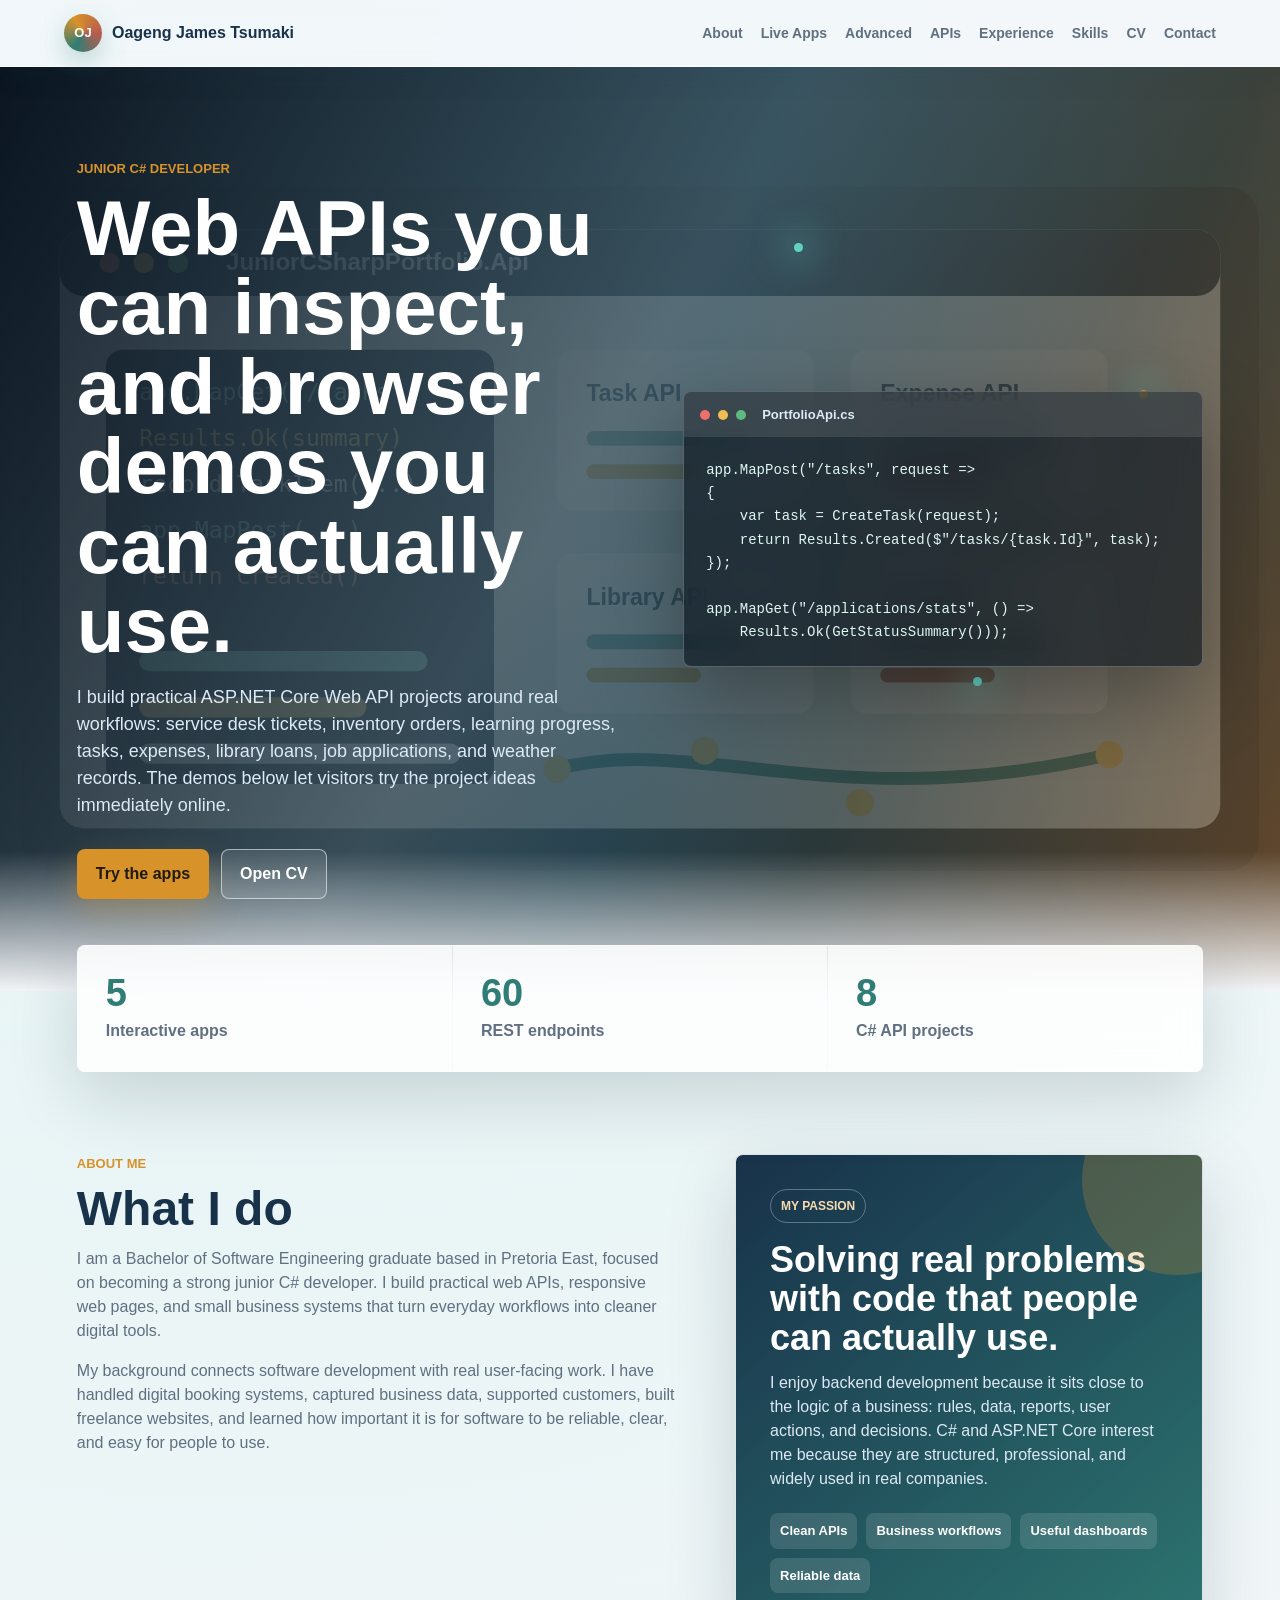
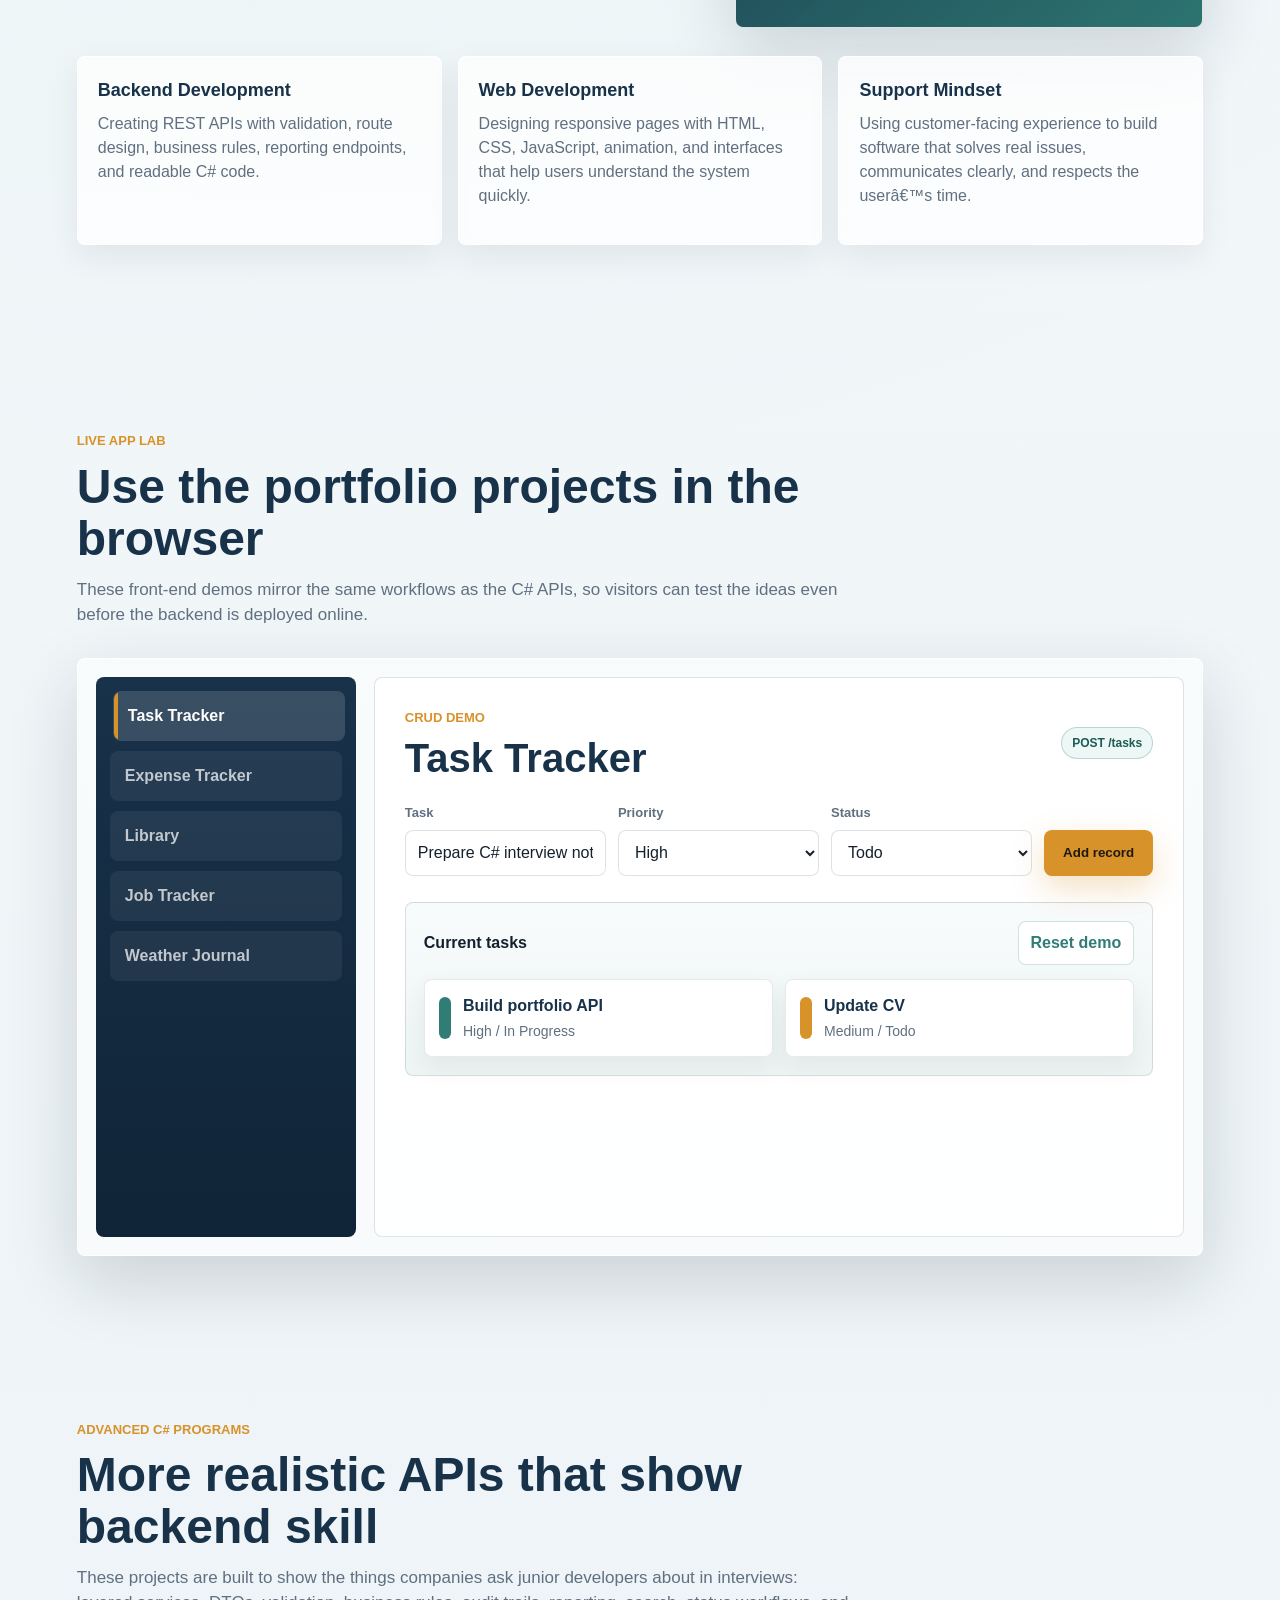
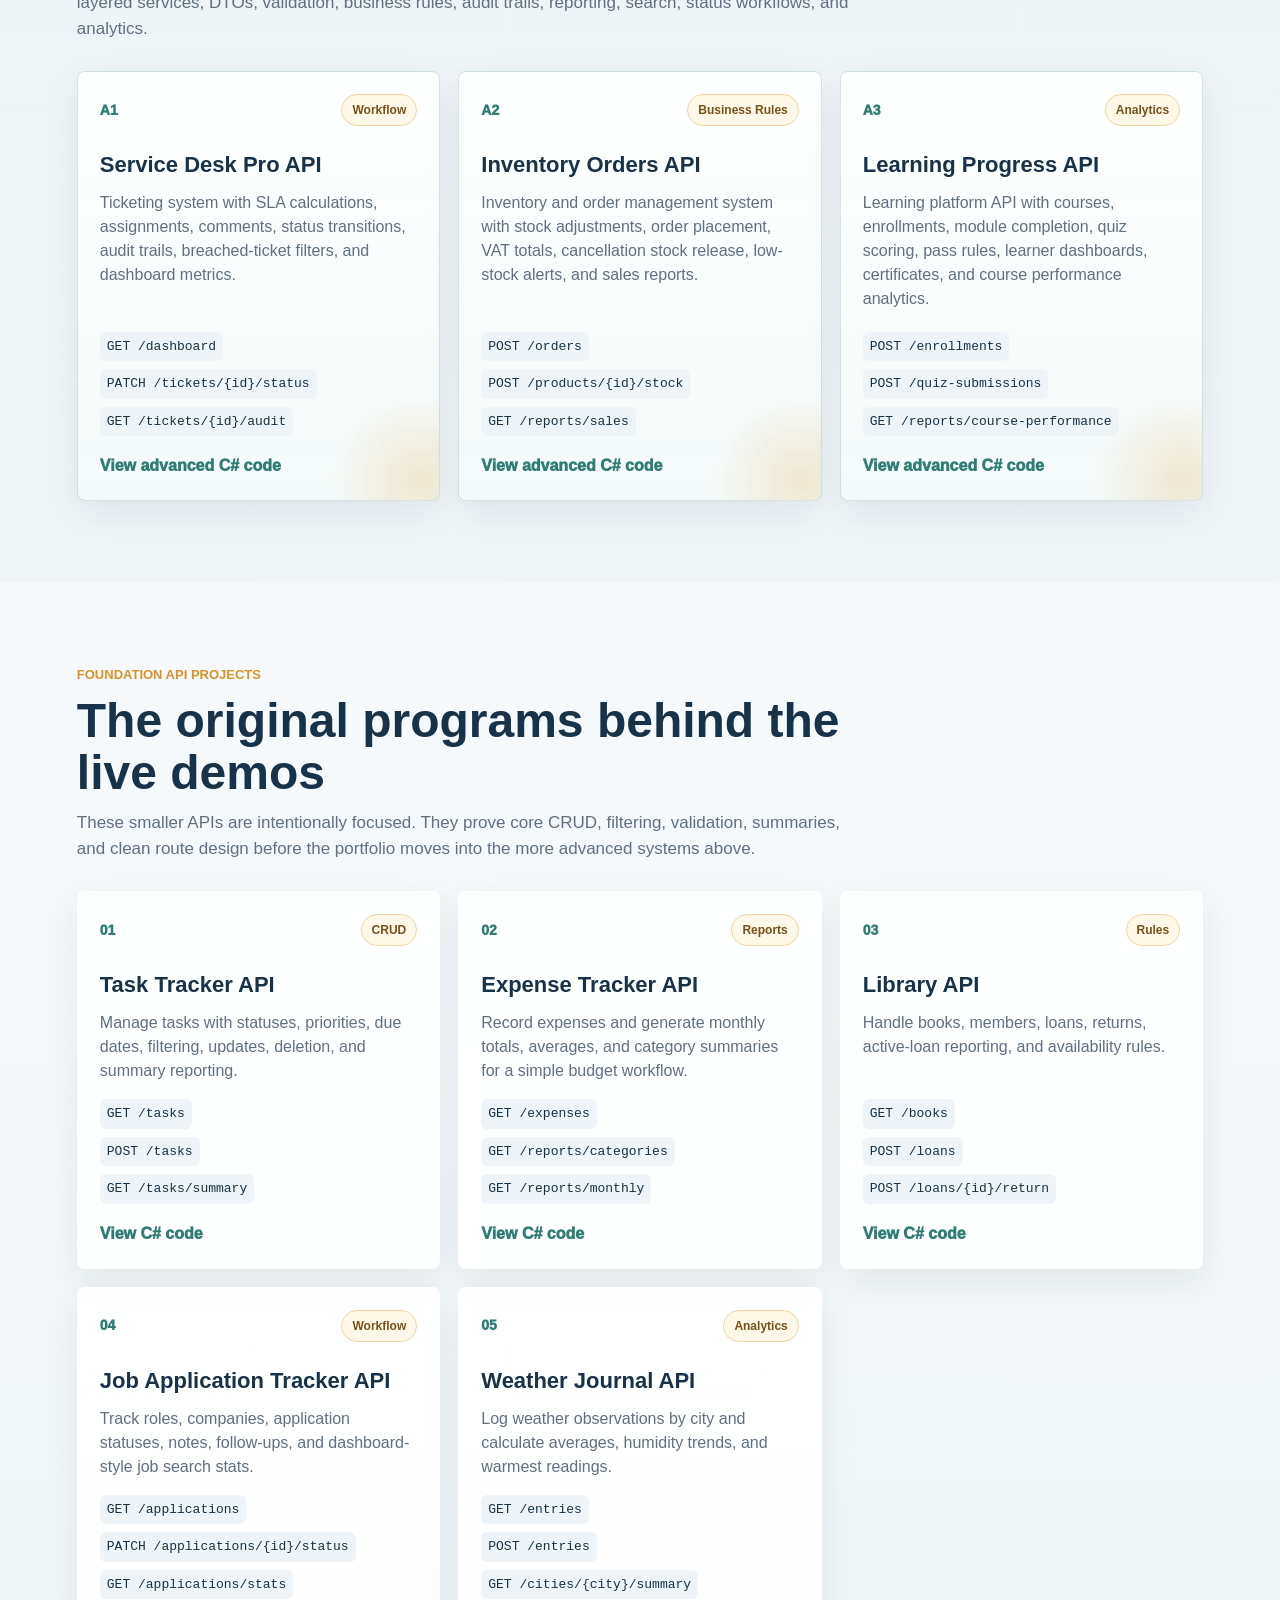
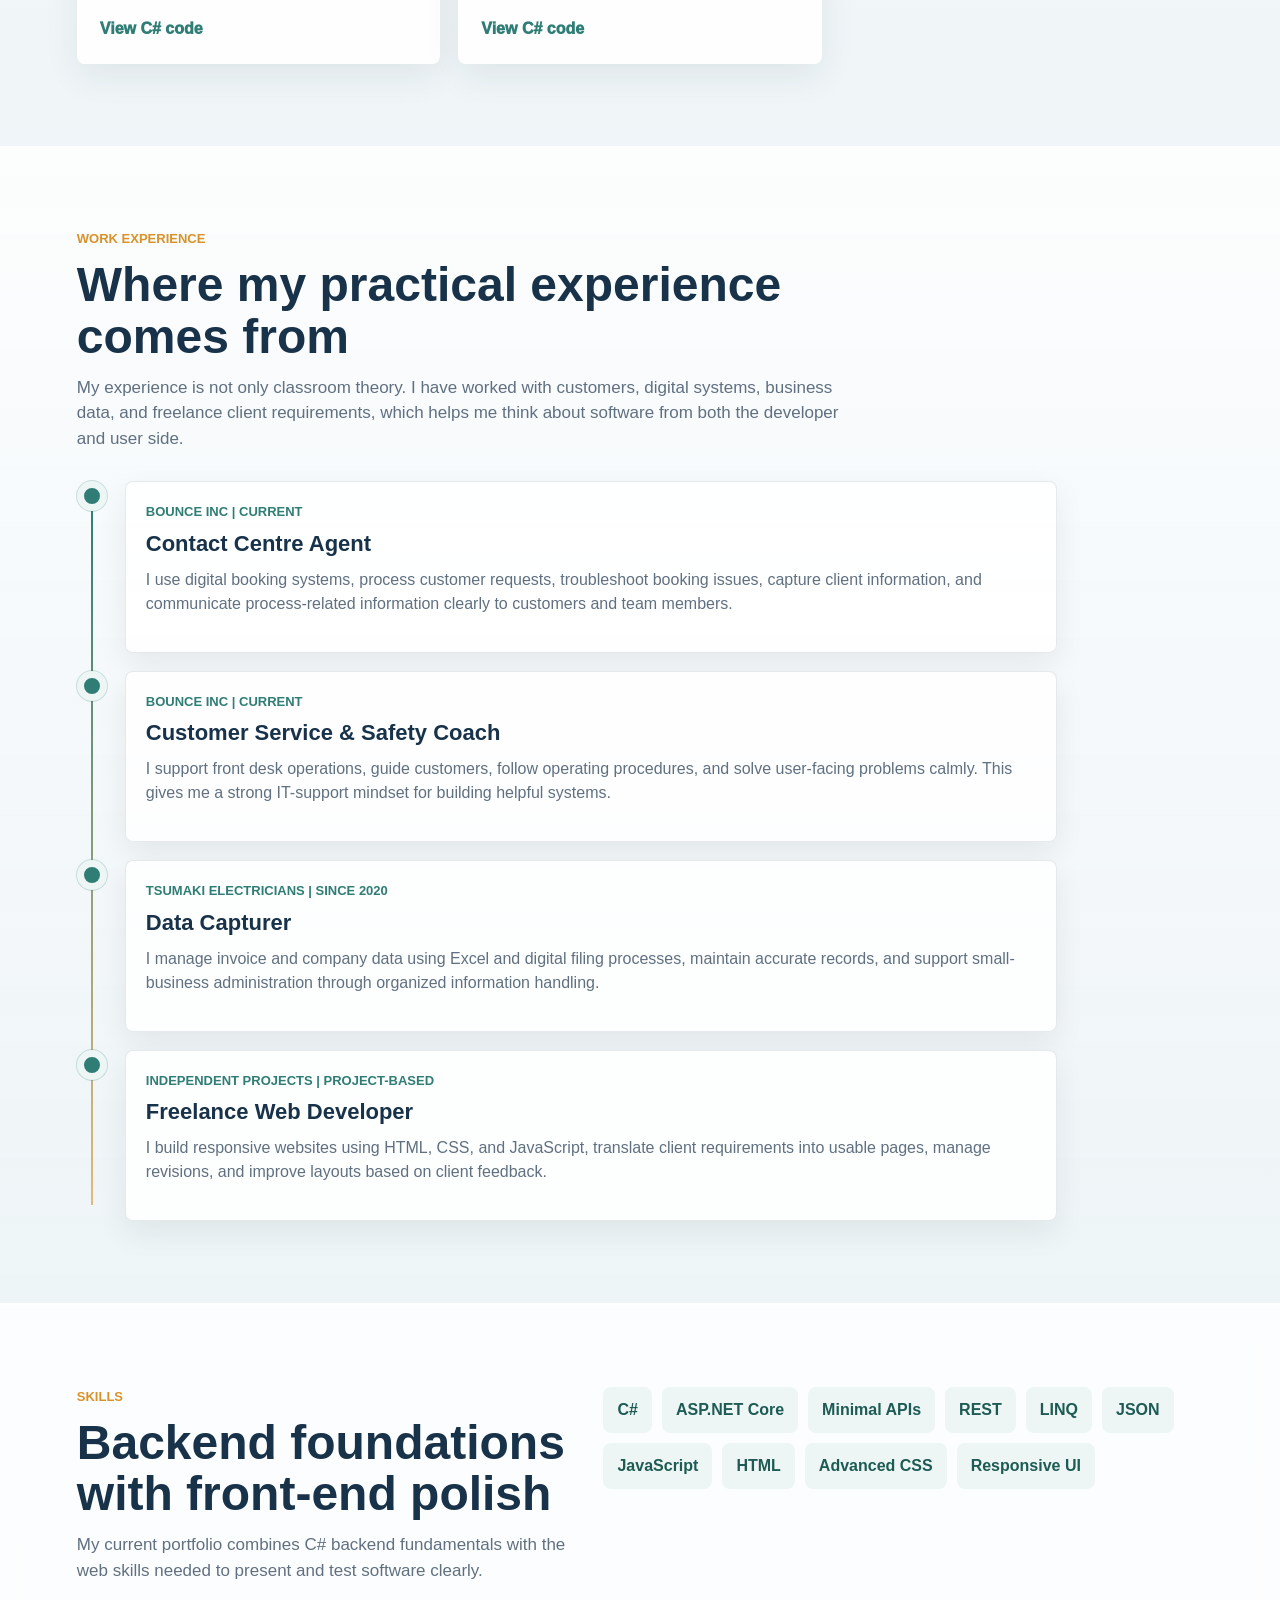
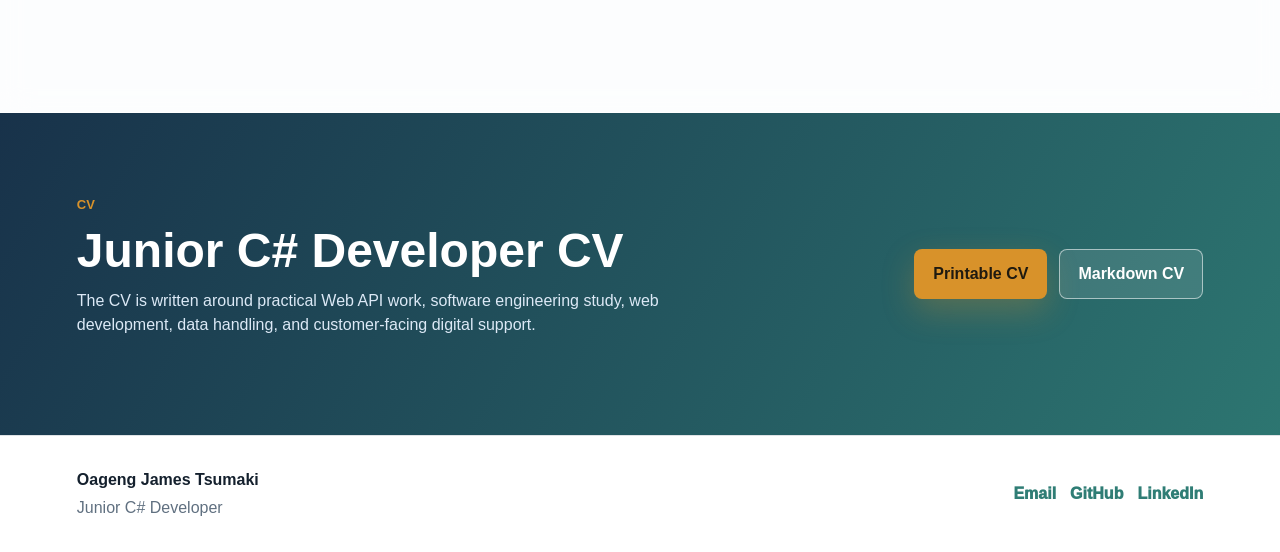
==== index.html @ bdba0fab "Add junior C# developer portfolio" ====
﻿<!doctype html>
<html lang="en">
<head>
  <meta charset="utf-8">
  <meta name="viewport" content="width=device-width, initial-scale=1">
  <meta name="description" content="Oageng James Tsumaki junior C# developer portfolio with live web demos and ASP.NET Core Web API projects.">
  <title>Oageng James Tsumaki | Junior C# Developer</title>
  <link rel="stylesheet" href="styles.css">
  <script src="app.js?v=2" defer></script>
</head>
<body>
  <header class="site-header">
    <a class="brand" href="#top" aria-label="Back to top">
      <span class="brand-mark">OJ</span>
      <span>Oageng James Tsumaki</span>
    </a>
    <nav aria-label="Main navigation">
      <a href="#about">About</a>
      <a href="#lab">Live Apps</a>
      <a href="#advanced">Advanced</a>
      <a href="#projects">APIs</a>
      <a href="#experience">Experience</a>
      <a href="#skills">Skills</a>
      <a href="#cv">CV</a>
      <a href="#contact">Contact</a>
    </nav>
  </header>

  <main id="top">
    <section class="hero" aria-label="Portfolio introduction">
      <div class="hero-orbit" aria-hidden="true">
        <span></span>
        <span></span>
        <span></span>
      </div>
      <div class="hero-content reveal">
        <p class="eyebrow">Junior C# Developer</p>
        <h1>Web APIs you can inspect, and browser demos you can actually use.</h1>
        <p class="intro">I build practical ASP.NET Core Web API projects around real workflows: service desk tickets, inventory orders, learning progress, tasks, expenses, library loans, job applications, and weather records. The demos below let visitors try the project ideas immediately online.</p>
        <div class="hero-actions">
          <a class="button primary magnetic" href="#lab">Try the apps</a>
          <a class="button secondary magnetic" href="docs/Junior_CSharp_Developer_CV.html">Open CV</a>
        </div>
      </div>
      <div class="hero-console reveal" aria-label="API preview">
        <div class="console-top">
          <span></span>
          <span></span>
          <span></span>
          <strong>PortfolioApi.cs</strong>
        </div>
        <pre><code>app.MapPost("/tasks", request =&gt;
{
    var task = CreateTask(request);
    return Results.Created($"/tasks/{task.Id}", task);
});

app.MapGet("/applications/stats", () =&gt;
    Results.Ok(GetStatusSummary()));</code></pre>
      </div>
    </section>

    <section class="metrics" aria-label="Portfolio highlights">
      <article class="reveal">
        <strong data-count="5">0</strong>
        <span>Interactive apps</span>
      </article>
      <article class="reveal">
        <strong data-count="60">0</strong>
        <span>REST endpoints</span>
      </article>
      <article class="reveal">
        <strong data-count="8">0</strong>
        <span>C# API projects</span>
      </article>
    </section>

    <section id="about" class="section about-section">
      <div class="about-layout">
        <div class="about-copy reveal">
          <p class="eyebrow">About Me</p>
          <h2>What I do</h2>
          <p>I am a Bachelor of Software Engineering graduate based in Pretoria East, focused on becoming a strong junior C# developer. I build practical web APIs, responsive web pages, and small business systems that turn everyday workflows into cleaner digital tools.</p>
          <p>My background connects software development with real user-facing work. I have handled digital booking systems, captured business data, supported customers, built freelance websites, and learned how important it is for software to be reliable, clear, and easy for people to use.</p>
        </div>

        <div class="passion-card reveal">
          <span class="card-kicker">My passion</span>
          <h3>Solving real problems with code that people can actually use.</h3>
          <p>I enjoy backend development because it sits close to the logic of a business: rules, data, reports, user actions, and decisions. C# and ASP.NET Core interest me because they are structured, professional, and widely used in real companies.</p>
          <div class="passion-list">
            <span>Clean APIs</span>
            <span>Business workflows</span>
            <span>Useful dashboards</span>
            <span>Reliable data</span>
          </div>
        </div>
      </div>

      <div class="focus-grid reveal" aria-label="Developer focus areas">
        <article>
          <strong>Backend Development</strong>
          <p>Creating REST APIs with validation, route design, business rules, reporting endpoints, and readable C# code.</p>
        </article>
        <article>
          <strong>Web Development</strong>
          <p>Designing responsive pages with HTML, CSS, JavaScript, animation, and interfaces that help users understand the system quickly.</p>
        </article>
        <article>
          <strong>Support Mindset</strong>
          <p>Using customer-facing experience to build software that solves real issues, communicates clearly, and respects the userâ€™s time.</p>
        </article>
      </div>
    </section>

    <section id="lab" class="section lab-section">
      <div class="section-heading reveal">
        <p class="eyebrow">Live App Lab</p>
        <h2>Use the portfolio projects in the browser</h2>
        <p>These front-end demos mirror the same workflows as the C# APIs, so visitors can test the ideas even before the backend is deployed online.</p>
      </div>

      <div class="app-shell reveal">
        <aside class="app-tabs" aria-label="Choose live demo">
          <button class="tab-button active" type="button" data-demo="tasks">Task Tracker</button>
          <button class="tab-button" type="button" data-demo="expenses">Expense Tracker</button>
          <button class="tab-button" type="button" data-demo="library">Library</button>
          <button class="tab-button" type="button" data-demo="jobs">Job Tracker</button>
          <button class="tab-button" type="button" data-demo="weather">Weather Journal</button>
        </aside>

        <section class="demo-panel" aria-live="polite">
          <div class="demo-heading">
            <div>
              <p class="eyebrow" id="demoEyebrow">CRUD Demo</p>
              <h3 id="demoTitle">Task Tracker</h3>
            </div>
            <span class="endpoint-pill" id="demoEndpoint">POST /tasks</span>
          </div>

          <form class="demo-form" id="demoForm"></form>

          <div class="demo-results">
            <div class="result-toolbar">
              <strong id="resultTitle">Current tasks</strong>
              <button class="ghost-button" type="button" id="resetDemo">Reset demo</button>
            </div>
            <div class="result-grid" id="demoResults"></div>
          </div>
        </section>
      </div>
    </section>

    <section id="advanced" class="section">
      <div class="section-heading reveal">
        <p class="eyebrow">Advanced C# Programs</p>
        <h2>More realistic APIs that show backend skill</h2>
        <p>These projects are built to show the things companies ask junior developers about in interviews: layered services, DTOs, validation, business rules, audit trails, reporting, search, status workflows, and analytics.</p>
      </div>

      <div class="project-grid advanced-grid">
        <article class="project-card feature-card reveal">
          <div class="project-top">
            <span class="project-number">A1</span>
            <span class="status">Workflow</span>
          </div>
          <h3>Service Desk Pro API</h3>
          <p>Ticketing system with SLA calculations, assignments, comments, status transitions, audit trails, breached-ticket filters, and dashboard metrics.</p>
          <ul>
            <li><code>GET /dashboard</code></li>
            <li><code>PATCH /tickets/{id}/status</code></li>
            <li><code>GET /tickets/{id}/audit</code></li>
          </ul>
          <a href="src/ServiceDeskProApi/Program.cs">View advanced C# code</a>
        </article>

        <article class="project-card feature-card reveal">
          <div class="project-top">
            <span class="project-number">A2</span>
            <span class="status">Business Rules</span>
          </div>
          <h3>Inventory Orders API</h3>
          <p>Inventory and order management system with stock adjustments, order placement, VAT totals, cancellation stock release, low-stock alerts, and sales reports.</p>
          <ul>
            <li><code>POST /orders</code></li>
            <li><code>POST /products/{id}/stock</code></li>
            <li><code>GET /reports/sales</code></li>
          </ul>
          <a href="src/InventoryOrdersApi/Program.cs">View advanced C# code</a>
        </article>

        <article class="project-card feature-card reveal">
          <div class="project-top">
            <span class="project-number">A3</span>
            <span class="status">Analytics</span>
          </div>
          <h3>Learning Progress API</h3>
          <p>Learning platform API with courses, enrollments, module completion, quiz scoring, pass rules, learner dashboards, certificates, and course performance analytics.</p>
          <ul>
            <li><code>POST /enrollments</code></li>
            <li><code>POST /quiz-submissions</code></li>
            <li><code>GET /reports/course-performance</code></li>
          </ul>
          <a href="src/LearningProgressApi/Program.cs">View advanced C# code</a>
        </article>
      </div>
    </section>

    <section id="projects" class="section foundation-section">
      <div class="section-heading reveal">
        <p class="eyebrow">Foundation API Projects</p>
        <h2>The original programs behind the live demos</h2>
        <p>These smaller APIs are intentionally focused. They prove core CRUD, filtering, validation, summaries, and clean route design before the portfolio moves into the more advanced systems above.</p>
      </div>

      <div class="project-grid">
        <article class="project-card reveal">
          <div class="project-top">
            <span class="project-number">01</span>
            <span class="status">CRUD</span>
          </div>
          <h3>Task Tracker API</h3>
          <p>Manage tasks with statuses, priorities, due dates, filtering, updates, deletion, and summary reporting.</p>
          <ul>
            <li><code>GET /tasks</code></li>
            <li><code>POST /tasks</code></li>
            <li><code>GET /tasks/summary</code></li>
          </ul>
          <a href="src/TaskTrackerApi/Program.cs">View C# code</a>
        </article>

        <article class="project-card reveal">
          <div class="project-top">
            <span class="project-number">02</span>
            <span class="status">Reports</span>
          </div>
          <h3>Expense Tracker API</h3>
          <p>Record expenses and generate monthly totals, averages, and category summaries for a simple budget workflow.</p>
          <ul>
            <li><code>GET /expenses</code></li>
            <li><code>GET /reports/categories</code></li>
            <li><code>GET /reports/monthly</code></li>
          </ul>
          <a href="src/ExpenseTrackerApi/Program.cs">View C# code</a>
        </article>

        <article class="project-card reveal">
          <div class="project-top">
            <span class="project-number">03</span>
            <span class="status">Rules</span>
          </div>
          <h3>Library API</h3>
          <p>Handle books, members, loans, returns, active-loan reporting, and availability rules.</p>
          <ul>
            <li><code>GET /books</code></li>
            <li><code>POST /loans</code></li>
            <li><code>POST /loans/{id}/return</code></li>
          </ul>
          <a href="src/LibraryApi/Program.cs">View C# code</a>
        </article>

        <article class="project-card reveal">
          <div class="project-top">
            <span class="project-number">04</span>
            <span class="status">Workflow</span>
          </div>
          <h3>Job Application Tracker API</h3>
          <p>Track roles, companies, application statuses, notes, follow-ups, and dashboard-style job search stats.</p>
          <ul>
            <li><code>GET /applications</code></li>
            <li><code>PATCH /applications/{id}/status</code></li>
            <li><code>GET /applications/stats</code></li>
          </ul>
          <a href="src/JobApplicationTrackerApi/Program.cs">View C# code</a>
        </article>

        <article class="project-card reveal">
          <div class="project-top">
            <span class="project-number">05</span>
            <span class="status">Analytics</span>
          </div>
          <h3>Weather Journal API</h3>
          <p>Log weather observations by city and calculate averages, humidity trends, and warmest readings.</p>
          <ul>
            <li><code>GET /entries</code></li>
            <li><code>POST /entries</code></li>
            <li><code>GET /cities/{city}/summary</code></li>
          </ul>
          <a href="src/WeatherJournalApi/Program.cs">View C# code</a>
        </article>
      </div>
    </section>

    <section id="experience" class="section experience-section">
      <div class="section-heading reveal">
        <p class="eyebrow">Work Experience</p>
        <h2>Where my practical experience comes from</h2>
        <p>My experience is not only classroom theory. I have worked with customers, digital systems, business data, and freelance client requirements, which helps me think about software from both the developer and user side.</p>
      </div>

      <div class="timeline">
        <article class="timeline-item reveal">
          <span class="timeline-dot"></span>
          <div>
            <p class="timeline-meta">Bounce Inc | Current</p>
            <h3>Contact Centre Agent</h3>
            <p>I use digital booking systems, process customer requests, troubleshoot booking issues, capture client information, and communicate process-related information clearly to customers and team members.</p>
          </div>
        </article>

        <article class="timeline-item reveal">
          <span class="timeline-dot"></span>
          <div>
            <p class="timeline-meta">Bounce Inc | Current</p>
            <h3>Customer Service & Safety Coach</h3>
            <p>I support front desk operations, guide customers, follow operating procedures, and solve user-facing problems calmly. This gives me a strong IT-support mindset for building helpful systems.</p>
          </div>
        </article>

        <article class="timeline-item reveal">
          <span class="timeline-dot"></span>
          <div>
            <p class="timeline-meta">Tsumaki Electricians | Since 2020</p>
            <h3>Data Capturer</h3>
            <p>I manage invoice and company data using Excel and digital filing processes, maintain accurate records, and support small-business administration through organized information handling.</p>
          </div>
        </article>

        <article class="timeline-item reveal">
          <span class="timeline-dot"></span>
          <div>
            <p class="timeline-meta">Independent Projects | Project-Based</p>
            <h3>Freelance Web Developer</h3>
            <p>I build responsive websites using HTML, CSS, and JavaScript, translate client requirements into usable pages, manage revisions, and improve layouts based on client feedback.</p>
          </div>
        </article>
      </div>
    </section>

    <section id="skills" class="section split">
      <div class="section-heading reveal">
        <p class="eyebrow">Skills</p>
        <h2>Backend foundations with front-end polish</h2>
        <p>My current portfolio combines C# backend fundamentals with the web skills needed to present and test software clearly.</p>
      </div>
      <div class="skill-list reveal" aria-label="Technical skills">
        <span>C#</span>
        <span>ASP.NET Core</span>
        <span>Minimal APIs</span>
        <span>REST</span>
        <span>LINQ</span>
        <span>JSON</span>
        <span>JavaScript</span>
        <span>HTML</span>
        <span>Advanced CSS</span>
        <span>Responsive UI</span>
      </div>
    </section>

    <section id="cv" class="section cv-panel reveal">
      <div>
        <p class="eyebrow">CV</p>
        <h2>Junior C# Developer CV</h2>
        <p>The CV is written around practical Web API work, software engineering study, web development, data handling, and customer-facing digital support.</p>
      </div>
      <div class="cv-actions">
        <a class="button primary magnetic" href="docs/Junior_CSharp_Developer_CV.html">Printable CV</a>
        <a class="button secondary magnetic" href="docs/Junior_CSharp_Developer_CV.md">Markdown CV</a>
      </div>
    </section>
  </main>

  <footer id="contact">
    <div>
      <strong>Oageng James Tsumaki</strong>
      <p>Junior C# Developer</p>
    </div>
    <div class="footer-links">
      <a href="mailto:oagengtsumakijr@gmail.com">Email</a>
      <a href="https://github.com/your-username">GitHub</a>
      <a href="https://linkedin.com/in/your-profile">LinkedIn</a>
    </div>
  </footer>
</body>
</html>
---- styles.css ----
:root {
  --ink: #14202d;
  --muted: #607080;
  --paper: #f6f8fb;
  --panel: rgba(255, 255, 255, 0.90);
  --line: rgba(24, 50, 74, 0.14);
  --navy: #18324a;
  --navy-2: #0e1d2d;
  --teal: #2f7d75;
  --teal-bright: #61d2c2;
  --amber: #d8922a;
  --rose: #b85c4f;
  --white: #ffffff;
  --shadow: 0 24px 70px rgba(15, 30, 45, 0.16);
  --radius: 8px;
}

* {
  box-sizing: border-box;
}

html {
  scroll-behavior: smooth;
}

body {
  margin: 0;
  color: var(--ink);
  background:
    radial-gradient(circle at 20% 0%, rgba(97, 210, 194, 0.16), transparent 30%),
    linear-gradient(180deg, #f8fafc 0%, #eef4f7 42%, #f6f8fb 100%);
  font-family: "Segoe UI", Arial, sans-serif;
  line-height: 1.5;
}

a {
  color: inherit;
}

.site-header {
  position: sticky;
  top: 0;
  z-index: 20;
  display: flex;
  align-items: center;
  justify-content: space-between;
  gap: 24px;
  padding: 14px clamp(18px, 5vw, 72px);
  background: rgba(246, 248, 251, 0.76);
  border-bottom: 1px solid rgba(255, 255, 255, 0.74);
  box-shadow: 0 8px 30px rgba(24, 50, 74, 0.07);
  backdrop-filter: blur(18px);
}

.brand {
  display: inline-flex;
  align-items: center;
  gap: 10px;
  color: var(--navy);
  font-weight: 900;
  text-decoration: none;
}

.brand-mark {
  display: inline-grid;
  width: 38px;
  height: 38px;
  place-items: center;
  border-radius: 50%;
  background: conic-gradient(from 210deg, var(--teal), var(--amber), var(--rose), var(--teal));
  color: #fff;
  font-size: 13px;
  letter-spacing: 0;
  box-shadow: 0 10px 26px rgba(47, 125, 117, 0.28);
}

nav {
  display: flex;
  flex-wrap: wrap;
  gap: 8px 18px;
  justify-content: flex-end;
}

nav a {
  position: relative;
  color: var(--muted);
  font-size: 14px;
  font-weight: 800;
  text-decoration: none;
}

nav a::after {
  position: absolute;
  right: 0;
  bottom: -6px;
  left: 0;
  height: 2px;
  background: var(--teal);
  content: "";
  transform: scaleX(0);
  transform-origin: right;
  transition: transform 180ms ease;
}

nav a:hover {
  color: var(--navy);
}

nav a:hover::after {
  transform: scaleX(1);
  transform-origin: left;
}

.hero {
  position: relative;
  min-height: 84vh;
  display: grid;
  grid-template-columns: minmax(0, 1fr) minmax(320px, 520px);
  gap: clamp(28px, 5vw, 64px);
  align-items: center;
  overflow: hidden;
  padding: 92px clamp(22px, 6vw, 84px);
  color: #ffffff;
  background:
    linear-gradient(105deg, rgba(10, 20, 31, 0.94), rgba(18, 50, 64, 0.82) 52%, rgba(106, 72, 38, 0.70)),
    url("assets/api-dashboard.svg") center / cover no-repeat;
}

.hero::before {
  position: absolute;
  inset: 0;
  pointer-events: none;
  background:
    linear-gradient(120deg, transparent 0%, rgba(255, 255, 255, 0.16) 45%, transparent 70%);
  content: "";
  animation: sheen 9s ease-in-out infinite;
}

.hero::after {
  position: absolute;
  inset: auto 0 0;
  height: 140px;
  background: linear-gradient(180deg, transparent, rgba(246, 248, 251, 0.98));
  content: "";
}

.hero-content,
.hero-console {
  position: relative;
  z-index: 2;
}

.hero-content {
  max-width: 820px;
}

.hero-orbit {
  position: absolute;
  inset: 0;
  z-index: 1;
  pointer-events: none;
}

.hero-orbit span {
  position: absolute;
  display: block;
  width: 9px;
  height: 9px;
  border-radius: 50%;
  background: var(--teal-bright);
  box-shadow: 0 0 34px 10px rgba(97, 210, 194, 0.34);
  animation: floatParticle 8s ease-in-out infinite;
}

.hero-orbit span:nth-child(1) {
  top: 19%;
  left: 62%;
}

.hero-orbit span:nth-child(2) {
  top: 66%;
  left: 76%;
  animation-delay: -2.5s;
}

.hero-orbit span:nth-child(3) {
  top: 35%;
  left: 89%;
  background: var(--amber);
  animation-delay: -5s;
}

.hero-console {
  border: 1px solid rgba(255, 255, 255, 0.25);
  border-radius: var(--radius);
  overflow: hidden;
  background: rgba(6, 15, 25, 0.62);
  box-shadow: 0 28px 80px rgba(0, 0, 0, 0.32);
  backdrop-filter: blur(16px);
  transform: perspective(1000px) rotateY(-5deg) rotateX(3deg);
  animation: consoleDrift 6s ease-in-out infinite;
}

.console-top {
  display: flex;
  align-items: center;
  gap: 8px;
  padding: 13px 16px;
  background: rgba(255, 255, 255, 0.10);
}

.console-top span {
  width: 10px;
  height: 10px;
  border-radius: 50%;
}

.console-top span:nth-child(1) {
  background: #ef6f6c;
}

.console-top span:nth-child(2) {
  background: #f0bd51;
}

.console-top span:nth-child(3) {
  background: #5dbb82;
}

.console-top strong {
  margin-left: 8px;
  color: #dce9f6;
  font-size: 13px;
}

.hero-console pre {
  margin: 0;
  padding: 22px;
  overflow-x: auto;
}

.hero-console code {
  padding: 0;
  background: transparent;
  color: #dff7f3;
  font-size: 14px;
  line-height: 1.65;
}

.eyebrow {
  margin: 0 0 10px;
  color: var(--amber);
  font-size: 13px;
  font-weight: 900;
  letter-spacing: 0;
  text-transform: uppercase;
}

h1,
h2,
h3,
p {
  margin-top: 0;
}

h1 {
  margin-bottom: 18px;
  max-width: 940px;
  font-size: clamp(40px, 7vw, 78px);
  line-height: 1.02;
  letter-spacing: 0;
}

.intro {
  max-width: 690px;
  margin-bottom: 30px;
  color: #dce9f6;
  font-size: 18px;
}

.hero-actions,
.cv-actions {
  display: flex;
  flex-wrap: wrap;
  gap: 12px;
}

.button {
  position: relative;
  display: inline-flex;
  align-items: center;
  justify-content: center;
  min-height: 46px;
  padding: 12px 18px;
  overflow: hidden;
  border-radius: var(--radius);
  border: 1px solid transparent;
  font-weight: 900;
  text-decoration: none;
  transition: transform 180ms ease, box-shadow 180ms ease, border-color 180ms ease;
}

.button::before {
  position: absolute;
  inset: 0;
  background: linear-gradient(120deg, transparent, rgba(255, 255, 255, 0.34), transparent);
  content: "";
  transform: translateX(-110%);
  transition: transform 420ms ease;
}

.button:hover::before {
  transform: translateX(110%);
}

.button.primary {
  background: var(--amber);
  color: #1f1a10;
  box-shadow: 0 12px 32px rgba(216, 146, 42, 0.28);
}

.button.secondary {
  background: rgba(255, 255, 255, 0.11);
  border-color: rgba(255, 255, 255, 0.55);
  color: #ffffff;
}

.button:hover {
  box-shadow: 0 18px 42px rgba(15, 30, 45, 0.20);
}

.metrics {
  position: relative;
  z-index: 4;
  display: grid;
  grid-template-columns: repeat(3, minmax(0, 1fr));
  gap: 1px;
  margin: -46px clamp(22px, 6vw, 84px) 0;
  overflow: hidden;
  border: 1px solid rgba(255, 255, 255, 0.82);
  border-radius: var(--radius);
  background: rgba(255, 255, 255, 0.50);
  box-shadow: var(--shadow);
  backdrop-filter: blur(16px);
}

.metrics article {
  padding: 28px;
  background: rgba(255, 255, 255, 0.70);
}

.metrics strong {
  display: block;
  color: var(--teal);
  font-size: 38px;
  line-height: 1;
}

.metrics span {
  display: block;
  margin-top: 7px;
  color: var(--muted);
  font-weight: 800;
}

.section {
  padding: 82px clamp(22px, 6vw, 84px);
}

.section-heading {
  max-width: 780px;
  margin-bottom: 30px;
}

.section-heading p:not(.eyebrow) {
  color: var(--muted);
  font-size: 17px;
}

h2 {
  margin-bottom: 12px;
  color: var(--navy);
  font-size: clamp(30px, 4vw, 48px);
  line-height: 1.08;
  letter-spacing: 0;
}

.about-section {
  position: relative;
  overflow: hidden;
}

.about-section::before {
  position: absolute;
  top: 12%;
  right: clamp(18px, 8vw, 120px);
  width: 220px;
  height: 220px;
  border: 1px solid rgba(47, 125, 117, 0.18);
  border-radius: 50%;
  content: "";
  animation: consoleDrift 9s ease-in-out infinite;
}

.about-layout {
  position: relative;
  display: grid;
  grid-template-columns: minmax(0, 1fr) minmax(320px, 0.78fr);
  gap: clamp(24px, 5vw, 58px);
  align-items: stretch;
}

.about-copy {
  max-width: 820px;
}

.about-copy p:not(.eyebrow),
.passion-card p,
.focus-grid p,
.timeline-item p {
  color: var(--muted);
  font-size: 16px;
}

.passion-card {
  position: relative;
  overflow: hidden;
  padding: clamp(22px, 4vw, 34px);
  border: 1px solid rgba(255, 255, 255, 0.84);
  border-radius: var(--radius);
  background:
    linear-gradient(140deg, rgba(24, 50, 74, 0.96), rgba(47, 125, 117, 0.88)),
    var(--navy);
  color: #ffffff;
  box-shadow: var(--shadow);
}

.passion-card::after {
  position: absolute;
  top: -70px;
  right: -70px;
  width: 190px;
  height: 190px;
  border-radius: 50%;
  background: rgba(216, 146, 42, 0.24);
  content: "";
}

.card-kicker {
  display: inline-flex;
  margin-bottom: 18px;
  padding: 7px 10px;
  border: 1px solid rgba(255, 255, 255, 0.30);
  border-radius: 999px;
  color: #f7dcae;
  font-size: 12px;
  font-weight: 900;
  text-transform: uppercase;
}

.passion-card h3 {
  position: relative;
  max-width: 560px;
  margin-bottom: 14px;
  font-size: clamp(25px, 3vw, 36px);
  line-height: 1.08;
}

.passion-card p {
  position: relative;
  color: #dce9f6;
}

.passion-list {
  position: relative;
  display: flex;
  flex-wrap: wrap;
  gap: 9px;
  margin-top: 22px;
}

.passion-list span {
  padding: 8px 10px;
  border-radius: var(--radius);
  background: rgba(255, 255, 255, 0.12);
  color: #ffffff;
  font-size: 13px;
  font-weight: 900;
}

.focus-grid {
  display: grid;
  grid-template-columns: repeat(3, minmax(0, 1fr));
  gap: 16px;
  margin-top: 28px;
}

.focus-grid article {
  padding: 20px;
  border: 1px solid rgba(255, 255, 255, 0.82);
  border-radius: var(--radius);
  background: rgba(255, 255, 255, 0.78);
  box-shadow: 0 12px 32px rgba(23, 33, 47, 0.07);
  transition: transform 180ms ease, box-shadow 180ms ease;
}

.focus-grid article:hover {
  box-shadow: 0 18px 42px rgba(23, 33, 47, 0.12);
  transform: translateY(-5px);
}

.focus-grid strong {
  display: block;
  margin-bottom: 8px;
  color: var(--navy);
  font-size: 18px;
}

.experience-section {
  background:
    linear-gradient(180deg, rgba(255, 255, 255, 0.74), rgba(236, 244, 246, 0.82));
  border-top: 1px solid rgba(255, 255, 255, 0.90);
  border-bottom: 1px solid rgba(255, 255, 255, 0.90);
}

.timeline {
  position: relative;
  display: grid;
  gap: 18px;
  max-width: 980px;
}

.timeline::before {
  position: absolute;
  top: 16px;
  bottom: 16px;
  left: 14px;
  width: 2px;
  background: linear-gradient(180deg, var(--teal), rgba(216, 146, 42, 0.60));
  content: "";
}

.timeline-item {
  position: relative;
  display: grid;
  grid-template-columns: 30px minmax(0, 1fr);
  gap: 18px;
}

.timeline-dot {
  position: relative;
  z-index: 1;
  width: 30px;
  height: 30px;
  border: 7px solid #edf6f4;
  border-radius: 50%;
  background: var(--teal);
  box-shadow: 0 0 0 1px rgba(47, 125, 117, 0.22);
}

.timeline-item > div {
  padding: 20px;
  border: 1px solid rgba(24, 50, 74, 0.10);
  border-radius: var(--radius);
  background: rgba(255, 255, 255, 0.84);
  box-shadow: 0 12px 30px rgba(23, 33, 47, 0.07);
}

.timeline-meta {
  margin-bottom: 5px;
  color: var(--teal) !important;
  font-size: 13px !important;
  font-weight: 900;
  text-transform: uppercase;
}

.timeline-item h3 {
  margin-bottom: 8px;
  color: var(--navy);
  font-size: 22px;
}

.lab-section {
  padding-top: 104px;
}

.foundation-section {
  background:
    linear-gradient(180deg, rgba(255, 255, 255, 0.48), rgba(238, 245, 247, 0.70));
}

.app-shell {
  display: grid;
  grid-template-columns: 260px minmax(0, 1fr);
  gap: 18px;
  align-items: stretch;
  padding: 18px;
  border: 1px solid rgba(255, 255, 255, 0.80);
  border-radius: var(--radius);
  background: rgba(255, 255, 255, 0.56);
  box-shadow: var(--shadow);
  backdrop-filter: blur(18px);
}

.app-tabs {
  display: grid;
  gap: 10px;
  align-content: start;
  padding: 14px;
  border-radius: var(--radius);
  background: linear-gradient(180deg, var(--navy), #102437);
}

.tab-button,
.ghost-button {
  min-height: 42px;
  border: 1px solid transparent;
  border-radius: var(--radius);
  cursor: pointer;
  font: inherit;
  font-weight: 900;
}

.tab-button {
  position: relative;
  overflow: hidden;
  padding: 12px 14px;
  color: rgba(255, 255, 255, 0.72);
  background: rgba(255, 255, 255, 0.06);
  text-align: left;
  transition: color 180ms ease, background 180ms ease, transform 180ms ease;
}

.tab-button::before {
  position: absolute;
  inset: 0 auto 0 0;
  width: 4px;
  background: var(--amber);
  content: "";
  transform: scaleY(0);
  transition: transform 180ms ease;
}

.tab-button:hover,
.tab-button.active {
  color: #ffffff;
  background: rgba(255, 255, 255, 0.14);
  transform: translateX(3px);
}

.tab-button.active::before {
  transform: scaleY(1);
}

.demo-panel {
  min-height: 560px;
  padding: clamp(18px, 3vw, 30px);
  border: 1px solid var(--line);
  border-radius: var(--radius);
  background: rgba(255, 255, 255, 0.88);
}

.demo-heading,
.result-toolbar,
.project-top {
  display: flex;
  align-items: center;
  justify-content: space-between;
  gap: 16px;
}

.demo-heading {
  margin-bottom: 24px;
}

.demo-heading h3 {
  margin-bottom: 0;
  color: var(--navy);
  font-size: clamp(26px, 4vw, 40px);
  line-height: 1.05;
}

.endpoint-pill,
.status {
  display: inline-flex;
  align-items: center;
  justify-content: center;
  min-height: 30px;
  padding: 6px 10px;
  border-radius: 999px;
  font-size: 12px;
  font-weight: 900;
  white-space: nowrap;
}

.endpoint-pill {
  border: 1px solid rgba(47, 125, 117, 0.28);
  background: #edf8f6;
  color: #1d5b54;
}

.demo-form {
  display: grid;
  grid-template-columns: repeat(3, minmax(0, 1fr)) auto;
  gap: 12px;
  align-items: end;
  margin-bottom: 26px;
}

.demo-form label {
  display: grid;
  gap: 7px;
}

.demo-form span {
  color: var(--muted);
  font-size: 13px;
  font-weight: 900;
}

.demo-form input,
.demo-form select {
  width: 100%;
  min-height: 46px;
  border: 1px solid var(--line);
  border-radius: var(--radius);
  padding: 10px 12px;
  background: #ffffff;
  color: var(--ink);
  font: inherit;
  transition: border-color 180ms ease, box-shadow 180ms ease, transform 180ms ease;
}

.demo-form input:focus,
.demo-form select:focus {
  outline: 0;
  border-color: rgba(47, 125, 117, 0.76);
  box-shadow: 0 0 0 4px rgba(47, 125, 117, 0.12);
  transform: translateY(-1px);
}

.demo-results {
  padding: 18px;
  border: 1px solid var(--line);
  border-radius: var(--radius);
  background: linear-gradient(180deg, #f8fbfc, #eef5f4);
}

.result-toolbar {
  margin-bottom: 14px;
}

.ghost-button {
  padding: 9px 12px;
  background: #ffffff;
  color: var(--teal);
  border-color: rgba(47, 125, 117, 0.22);
}

.result-grid {
  display: grid;
  grid-template-columns: repeat(2, minmax(0, 1fr));
  gap: 12px;
}

.result-card {
  display: flex;
  align-items: center;
  gap: 12px;
  padding: 14px;
  border: 1px solid rgba(24, 50, 74, 0.10);
  border-radius: var(--radius);
  background: #ffffff;
  box-shadow: 0 10px 26px rgba(24, 50, 74, 0.07);
  animation: resultIn 300ms ease both;
  animation-delay: var(--delay);
}

.result-card > span {
  flex: 0 0 auto;
  width: 12px;
  height: 42px;
  border-radius: 999px;
  background: var(--teal);
}

.result-card.amber > span {
  background: var(--amber);
}

.result-card.rose > span {
  background: var(--rose);
}

.result-card strong {
  display: block;
  color: var(--navy);
}

.result-card p {
  margin: 3px 0 0;
  color: var(--muted);
  font-size: 14px;
}

.project-grid {
  display: grid;
  grid-template-columns: repeat(3, minmax(0, 1fr));
  gap: 18px;
}

.advanced-grid {
  align-items: stretch;
}

.project-card {
  position: relative;
  display: flex;
  min-height: 370px;
  flex-direction: column;
  padding: 22px;
  overflow: hidden;
  background: var(--panel);
  border: 1px solid rgba(255, 255, 255, 0.80);
  border-radius: var(--radius);
  box-shadow: 0 12px 34px rgba(23, 33, 47, 0.08);
  transition: transform 220ms ease, box-shadow 220ms ease, border-color 220ms ease;
}

.feature-card {
  min-height: 430px;
  background:
    linear-gradient(180deg, rgba(255, 255, 255, 0.94), rgba(244, 250, 249, 0.92));
  border-color: rgba(47, 125, 117, 0.20);
}

.feature-card::after {
  position: absolute;
  right: -70px;
  bottom: -70px;
  width: 180px;
  height: 180px;
  border-radius: 50%;
  background: radial-gradient(circle, rgba(216, 146, 42, 0.20), transparent 68%);
  content: "";
  transition: transform 260ms ease;
}

.feature-card:hover::after {
  transform: scale(1.25);
}

.project-card::before {
  position: absolute;
  inset: 0;
  background: linear-gradient(135deg, rgba(97, 210, 194, 0.18), transparent 38%);
  content: "";
  opacity: 0;
  transition: opacity 220ms ease;
}

.project-card:hover {
  border-color: rgba(47, 125, 117, 0.26);
  box-shadow: 0 26px 60px rgba(23, 33, 47, 0.15);
  transform: translateY(-8px);
}

.project-card:hover::before {
  opacity: 1;
}

.project-card > * {
  position: relative;
}

.project-top {
  margin-bottom: 22px;
}

.project-number {
  color: var(--teal);
  font-size: 14px;
  font-weight: 950;
}

.status {
  border: 1px solid #f0d5a5;
  color: #785216;
  background: #fff7e7;
}

.project-card h3 {
  margin-bottom: 10px;
  color: var(--navy);
  font-size: 22px;
}

.project-card p {
  color: var(--muted);
}

.project-card ul {
  display: grid;
  gap: 8px;
  margin: auto 0 18px;
  padding: 0;
  list-style: none;
}

code {
  display: inline-block;
  max-width: 100%;
  padding: 5px 7px;
  overflow-wrap: anywhere;
  border-radius: 6px;
  background: #eef4f7;
  color: #153249;
  font-family: Consolas, "Courier New", monospace;
  font-size: 13px;
}

.project-card a,
.footer-links a {
  color: var(--teal);
  font-weight: 950;
  text-decoration: none;
}

.project-card a:hover,
.footer-links a:hover {
  color: var(--teal);
  text-decoration: underline;
  text-decoration-thickness: 2px;
}

.split {
  display: grid;
  grid-template-columns: minmax(0, 0.9fr) minmax(280px, 1.1fr);
  gap: 36px;
  align-items: start;
  background: rgba(255, 255, 255, 0.72);
  border-top: 1px solid rgba(255, 255, 255, 0.90);
  border-bottom: 1px solid rgba(255, 255, 255, 0.90);
  backdrop-filter: blur(14px);
}

.skill-list {
  display: flex;
  flex-wrap: wrap;
  gap: 10px;
}

.skill-list span {
  position: relative;
  padding: 11px 14px;
  overflow: hidden;
  border-radius: var(--radius);
  background: #edf6f4;
  color: #1d5b54;
  font-weight: 900;
  transition: transform 180ms ease, background 180ms ease;
}

.skill-list span:hover {
  background: #dff3ef;
  transform: translateY(-4px) rotate(-1deg);
}

.cv-panel {
  display: flex;
  align-items: center;
  justify-content: space-between;
  gap: 24px;
  background:
    linear-gradient(120deg, rgba(24, 50, 74, 0.96), rgba(47, 125, 117, 0.90)),
    var(--navy);
  color: #ffffff;
}

.cv-panel h2 {
  color: #ffffff;
}

.cv-panel p:not(.eyebrow) {
  max-width: 670px;
  color: #dce9f6;
}

footer {
  display: flex;
  align-items: center;
  justify-content: space-between;
  gap: 24px;
  padding: 32px clamp(22px, 6vw, 84px);
  background: #ffffff;
  border-top: 1px solid var(--line);
}

footer p {
  margin: 4px 0 0;
  color: var(--muted);
}

.footer-links {
  display: flex;
  flex-wrap: wrap;
  gap: 14px;
}

.reveal {
  opacity: 0;
  transform: translateY(22px);
  transition: opacity 620ms ease, transform 620ms cubic-bezier(0.2, 0.8, 0.2, 1);
}

.reveal.is-visible {
  opacity: 1;
  transform: translateY(0);
}

@keyframes sheen {
  0%,
  38% {
    transform: translateX(-80%);
  }
  70%,
  100% {
    transform: translateX(85%);
  }
}

@keyframes floatParticle {
  0%,
  100% {
    transform: translate3d(0, 0, 0) scale(1);
  }
  50% {
    transform: translate3d(18px, -24px, 0) scale(1.5);
  }
}

@keyframes consoleDrift {
  0%,
  100% {
    transform: perspective(1000px) rotateY(-5deg) rotateX(3deg) translateY(0);
  }
  50% {
    transform: perspective(1000px) rotateY(-2deg) rotateX(4deg) translateY(-10px);
  }
}

@keyframes resultIn {
  from {
    opacity: 0;
    transform: translateY(10px) scale(0.98);
  }
  to {
    opacity: 1;
    transform: translateY(0) scale(1);
  }
}

@media (max-width: 1080px) {
  .hero {
    grid-template-columns: 1fr;
  }

  .hero-console {
    max-width: 680px;
    transform: none;
  }

  .app-shell {
    grid-template-columns: 1fr;
  }

  .about-layout,
  .focus-grid {
    grid-template-columns: 1fr;
  }

  .app-tabs {
    grid-template-columns: repeat(5, minmax(120px, 1fr));
    overflow-x: auto;
  }

  .project-grid {
    grid-template-columns: repeat(2, minmax(0, 1fr));
  }

  .demo-form {
    grid-template-columns: repeat(2, minmax(0, 1fr));
  }
}

@media (max-width: 760px) {
  .site-header,
  footer,
  .cv-panel {
    align-items: flex-start;
    flex-direction: column;
  }

  nav {
    justify-content: flex-start;
  }

  .hero {
    min-height: auto;
    padding-top: 70px;
  }

  h1 {
    font-size: 42px;
  }

  .metrics,
  .project-grid,
  .result-grid,
  .demo-form {
    grid-template-columns: 1fr;
  }

  .metrics {
    margin-top: -24px;
  }

  .section {
    padding-top: 58px;
    padding-bottom: 58px;
  }

  .about-section::before {
    display: none;
  }

  .demo-heading,
  .result-toolbar {
    align-items: flex-start;
    flex-direction: column;
  }

  .app-tabs {
    grid-template-columns: 1fr;
  }
}

@media (prefers-reduced-motion: reduce) {
  *,
  *::before,
  *::after {
    scroll-behavior: auto !important;
    animation-duration: 0.01ms !important;
    animation-iteration-count: 1 !important;
    transition-duration: 0.01ms !important;
  }

  .reveal {
    opacity: 1;
    transform: none;
  }
}
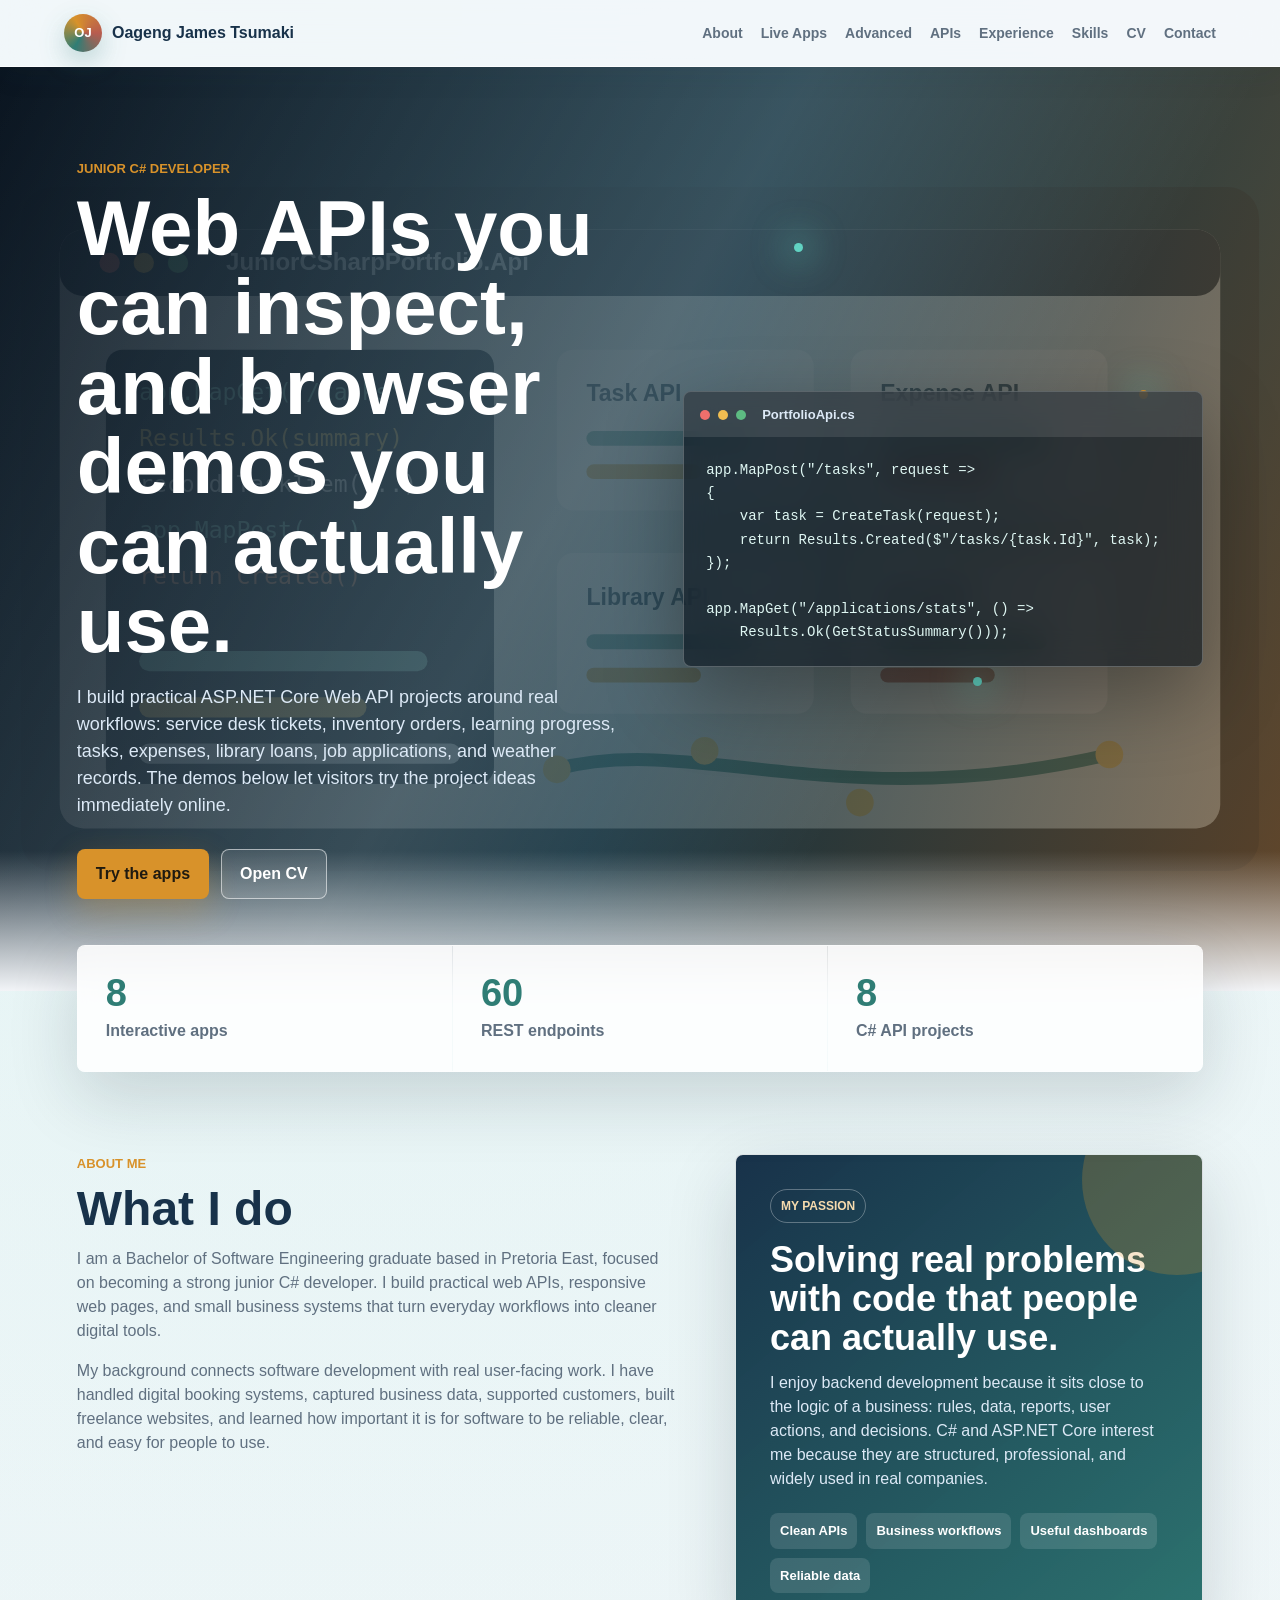
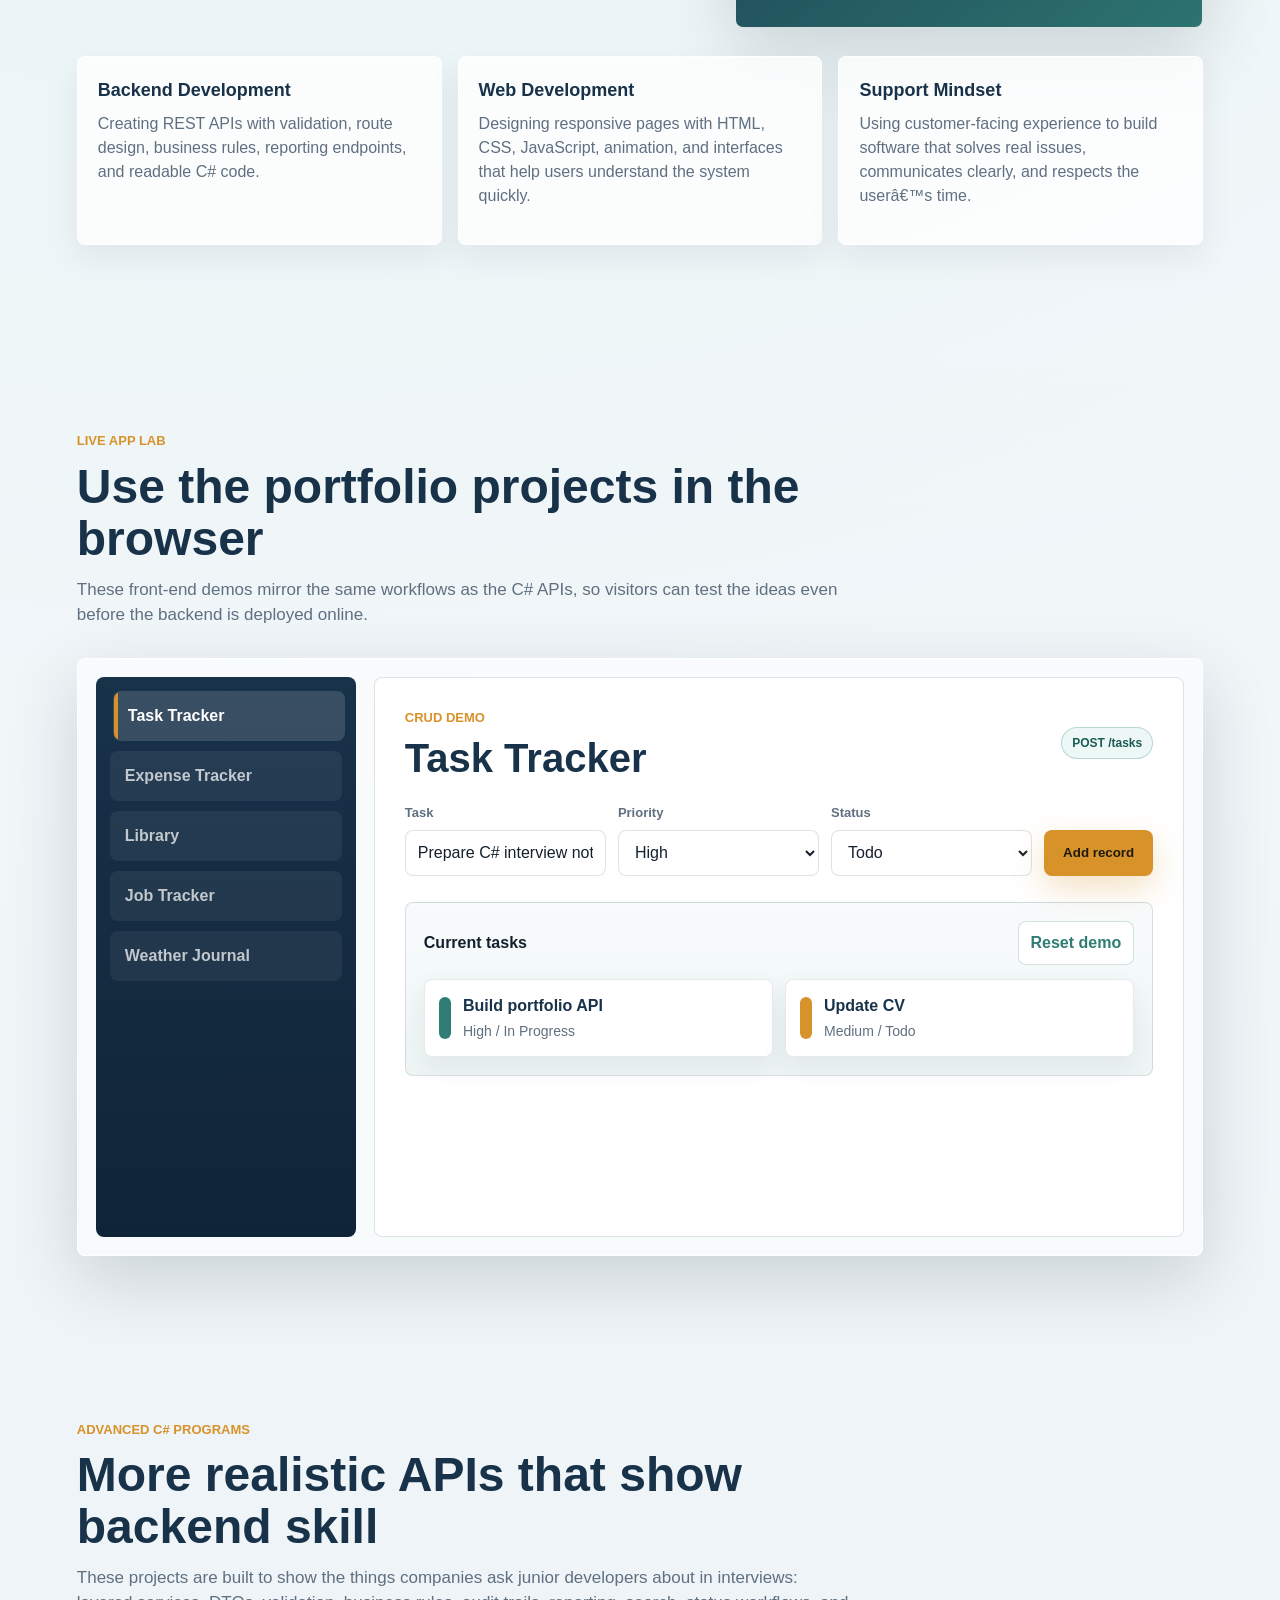
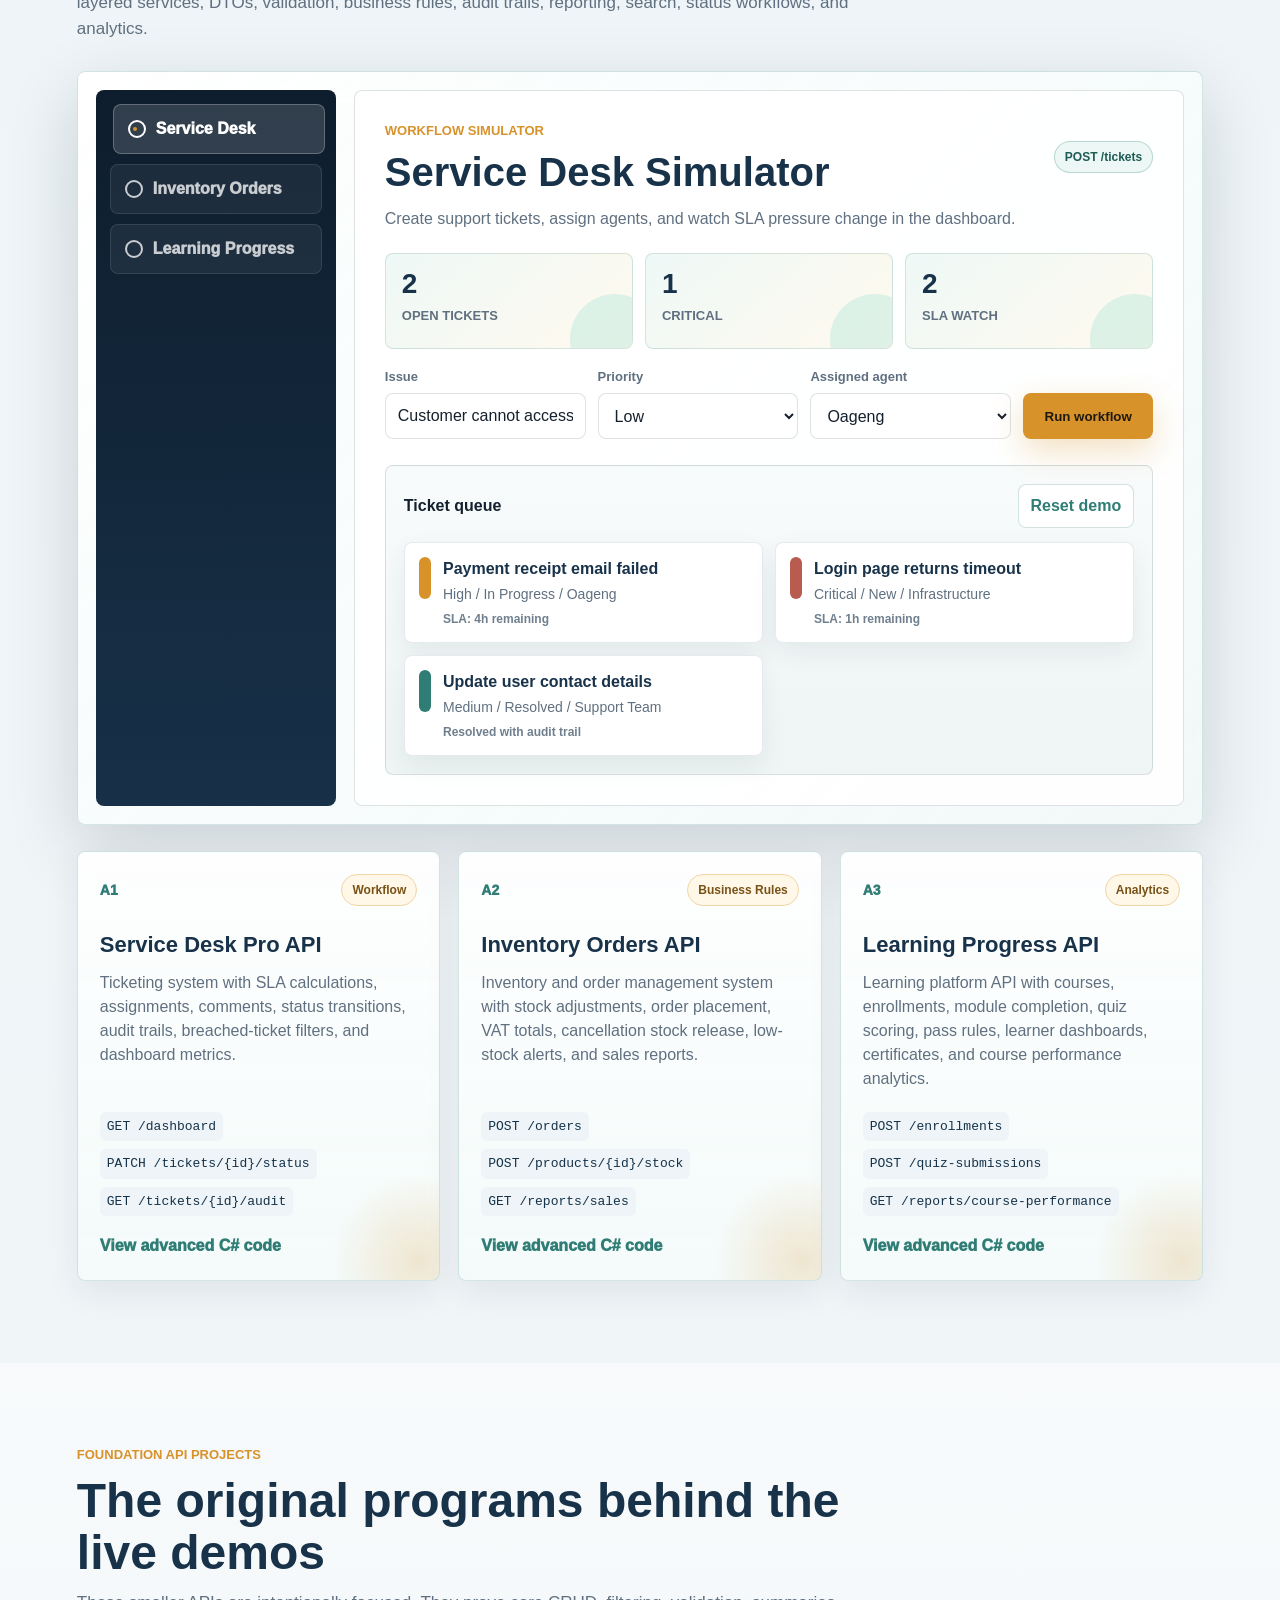
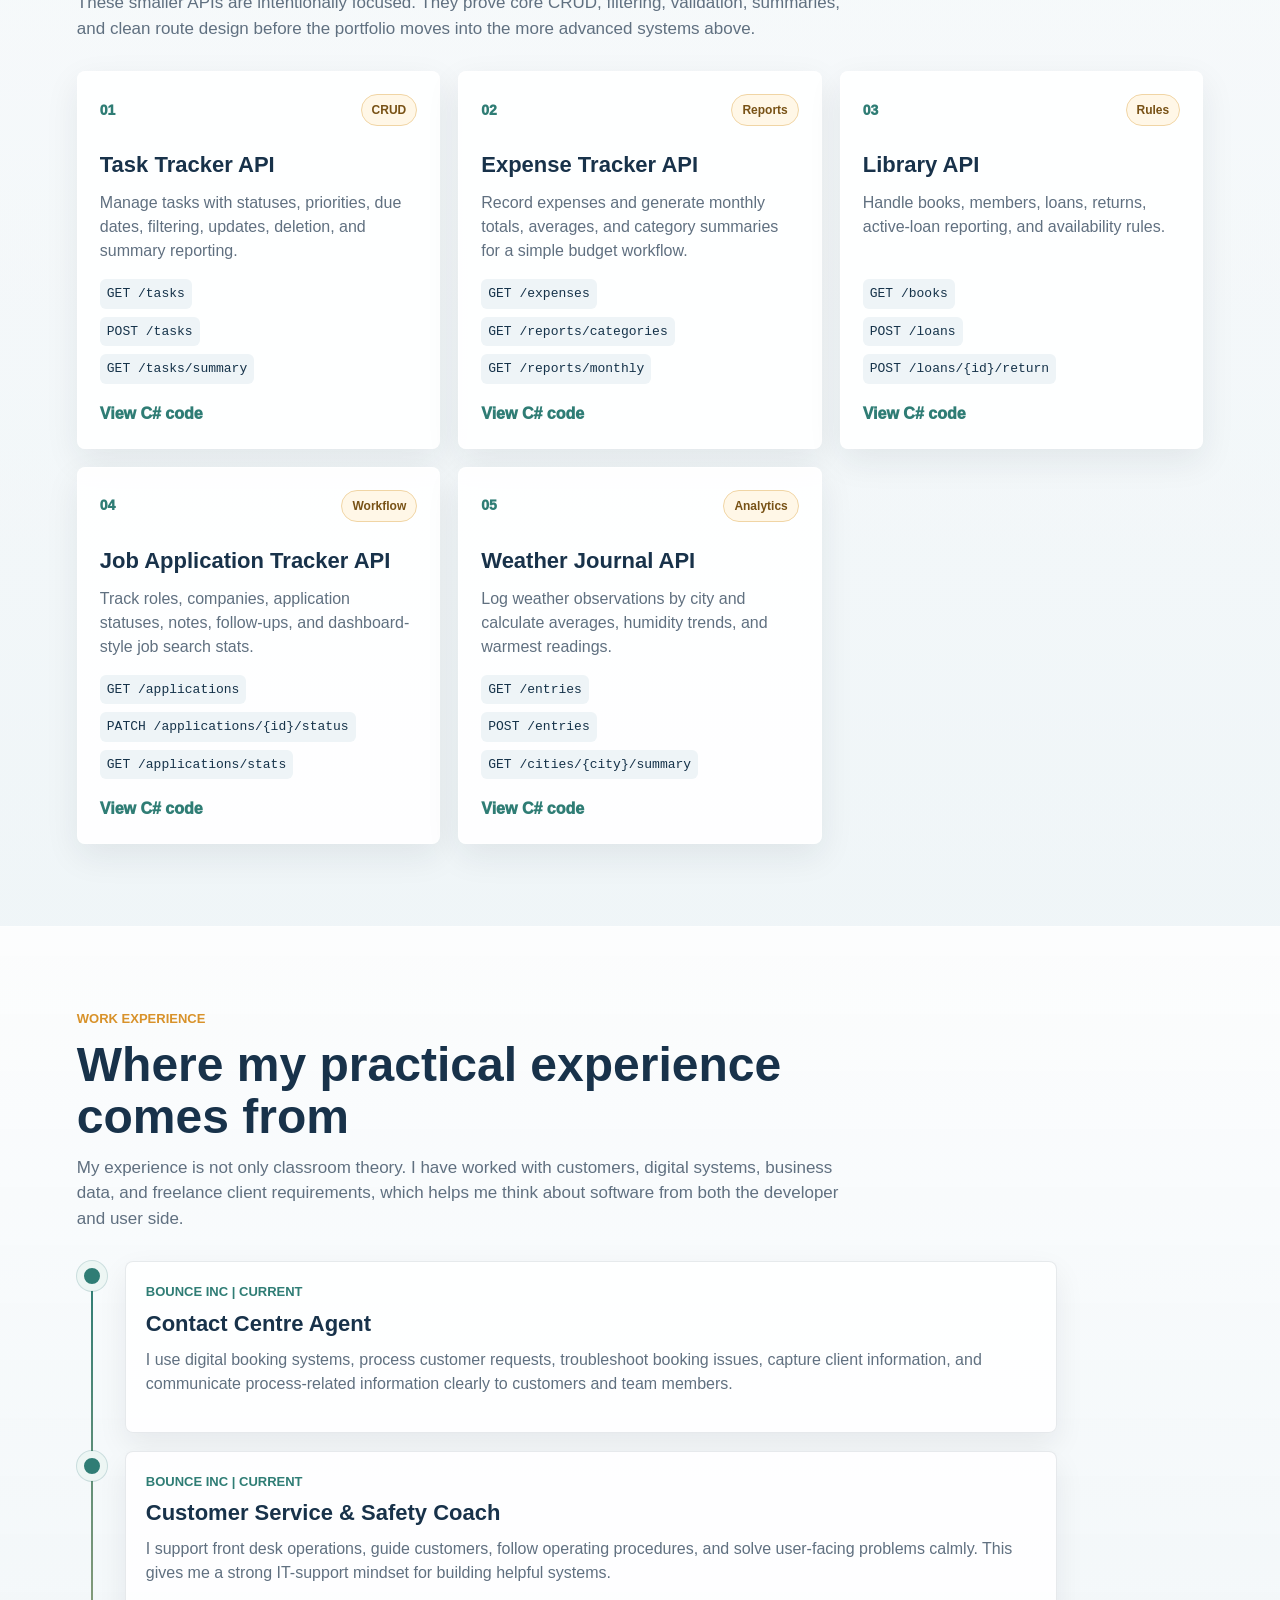
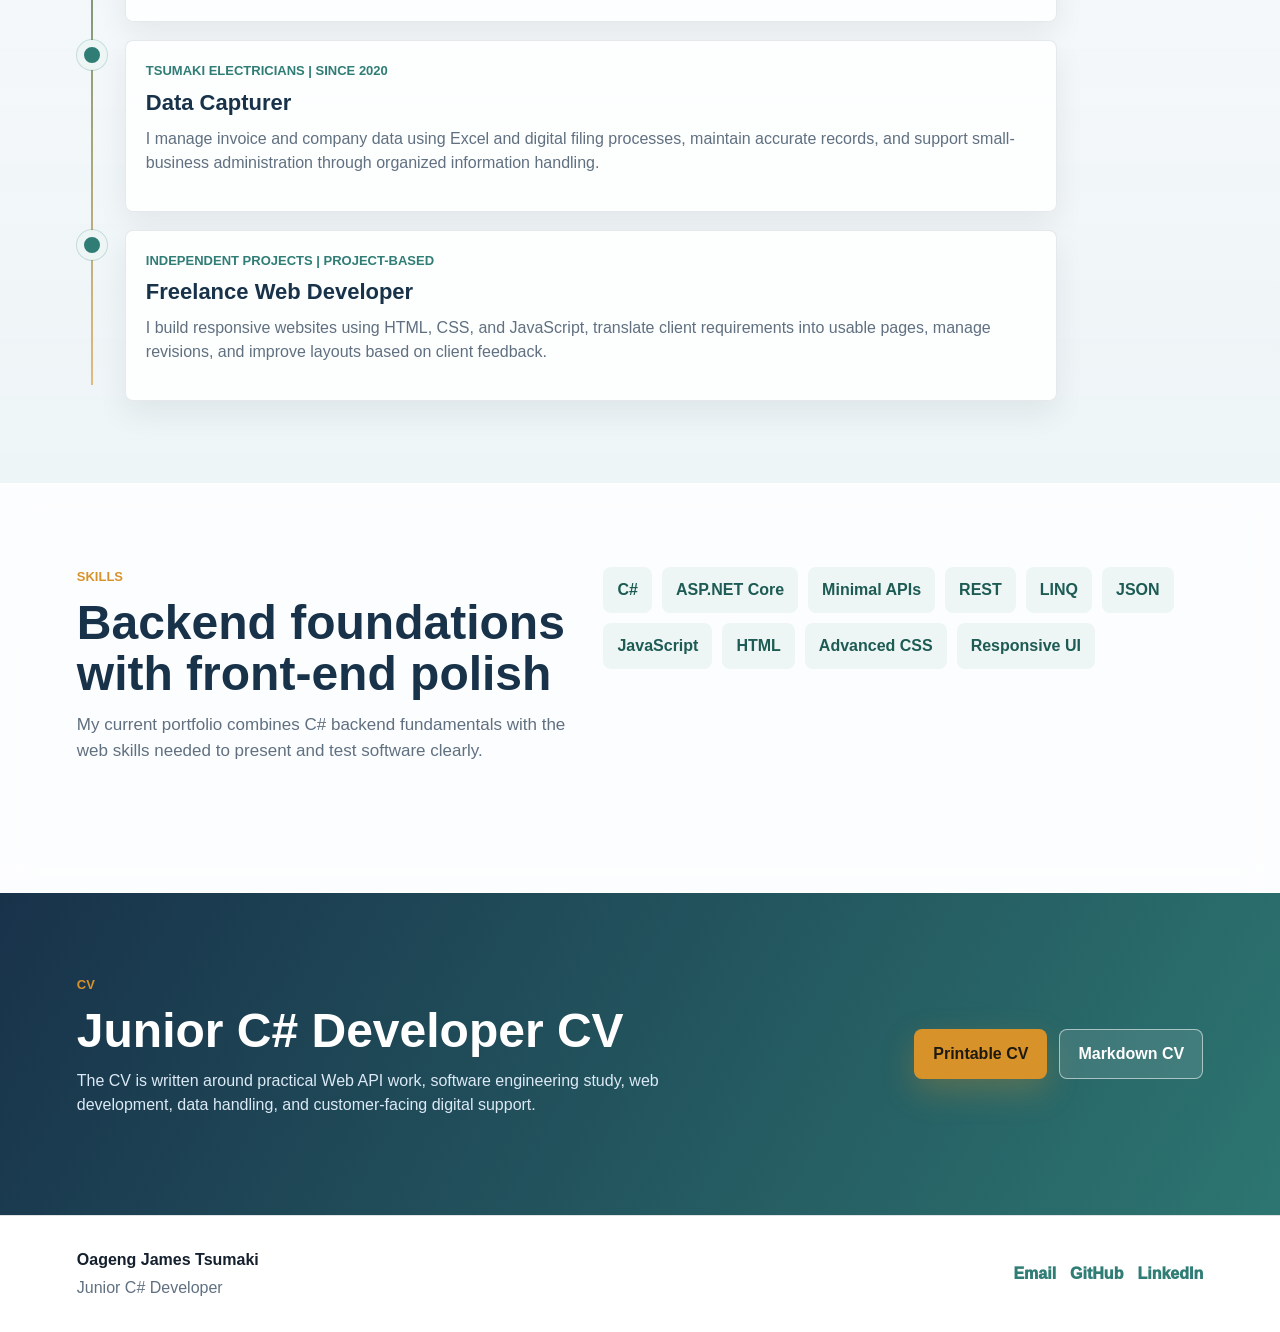
==== commit f4c081c0: "Add advanced browser demos" ====
--- a/index.html
+++ b/index.html
@@ -6,7 +6,7 @@
   <meta name="description" content="Oageng James Tsumaki junior C# developer portfolio with live web demos and ASP.NET Core Web API projects.">
   <title>Oageng James Tsumaki | Junior C# Developer</title>
   <link rel="stylesheet" href="styles.css">
-  <script src="app.js?v=2" defer></script>
+  <script src="app.js?v=3" defer></script>
 </head>
 <body>
   <header class="site-header">
@@ -62,7 +62,7 @@
 
     <section class="metrics" aria-label="Portfolio highlights">
       <article class="reveal">
-        <strong data-count="5">0</strong>
+        <strong data-count="8">0</strong>
         <span>Interactive apps</span>
       </article>
       <article class="reveal">
@@ -156,6 +156,38 @@
         <p class="eyebrow">Advanced C# Programs</p>
         <h2>More realistic APIs that show backend skill</h2>
         <p>These projects are built to show the things companies ask junior developers about in interviews: layered services, DTOs, validation, business rules, audit trails, reporting, search, status workflows, and analytics.</p>
+      </div>
+
+      <div class="advanced-lab reveal">
+        <aside class="advanced-tabs" aria-label="Choose advanced live demo">
+          <button class="advanced-tab active" type="button" data-advanced-demo="service">Service Desk</button>
+          <button class="advanced-tab" type="button" data-advanced-demo="inventory">Inventory Orders</button>
+          <button class="advanced-tab" type="button" data-advanced-demo="learning">Learning Progress</button>
+        </aside>
+
+        <section class="advanced-panel" aria-live="polite">
+          <div class="demo-heading">
+            <div>
+              <p class="eyebrow" id="advancedEyebrow">Workflow Simulator</p>
+              <h3 id="advancedTitle">Service Desk Simulator</h3>
+            </div>
+            <span class="endpoint-pill" id="advancedEndpoint">POST /tickets</span>
+          </div>
+
+          <p class="advanced-summary" id="advancedSummary">Create support tickets, assign agents, and watch SLA pressure change in the dashboard.</p>
+
+          <div class="advanced-metrics" id="advancedMetrics"></div>
+
+          <form class="demo-form advanced-form" id="advancedForm"></form>
+
+          <div class="demo-results advanced-results-wrap">
+            <div class="result-toolbar">
+              <strong id="advancedResultTitle">Ticket queue</strong>
+              <button class="ghost-button" type="button" id="resetAdvancedDemo">Reset demo</button>
+            </div>
+            <div class="advanced-results" id="advancedResults"></div>
+          </div>
+        </section>
       </div>
 
       <div class="project-grid advanced-grid">
--- a/styles.css
+++ b/styles.css
@@ -803,6 +803,179 @@
   font-size: 14px;
 }
 
+.result-card small {
+  display: block;
+  margin-top: 5px;
+  color: #6f7f8d;
+  font-size: 12px;
+  font-weight: 800;
+}
+
+.advanced-lab {
+  display: grid;
+  grid-template-columns: 240px minmax(0, 1fr);
+  gap: 18px;
+  align-items: stretch;
+  margin-bottom: 26px;
+  padding: 18px;
+  border: 1px solid rgba(47, 125, 117, 0.20);
+  border-radius: var(--radius);
+  background:
+    linear-gradient(135deg, rgba(255, 255, 255, 0.84), rgba(238, 247, 246, 0.72)),
+    rgba(255, 255, 255, 0.70);
+  box-shadow: var(--shadow);
+  backdrop-filter: blur(18px);
+}
+
+.advanced-tabs {
+  display: grid;
+  gap: 10px;
+  align-content: start;
+  padding: 14px;
+  border-radius: var(--radius);
+  background:
+    linear-gradient(180deg, rgba(14, 29, 45, 0.98), rgba(24, 50, 74, 0.94)),
+    var(--navy-2);
+}
+
+.advanced-tab {
+  position: relative;
+  min-height: 48px;
+  padding: 12px 14px 12px 42px;
+  overflow: hidden;
+  border: 1px solid rgba(255, 255, 255, 0.10);
+  border-radius: var(--radius);
+  background: rgba(255, 255, 255, 0.06);
+  color: rgba(255, 255, 255, 0.76);
+  cursor: pointer;
+  font: inherit;
+  font-weight: 950;
+  text-align: left;
+  transition: color 180ms ease, background 180ms ease, transform 180ms ease, border-color 180ms ease;
+}
+
+.advanced-tab::before {
+  position: absolute;
+  top: 50%;
+  left: 14px;
+  width: 14px;
+  height: 14px;
+  border: 2px solid currentColor;
+  border-radius: 50%;
+  content: "";
+  transform: translateY(-50%);
+}
+
+.advanced-tab::after {
+  position: absolute;
+  top: 50%;
+  left: 19px;
+  width: 4px;
+  height: 4px;
+  border-radius: 50%;
+  background: var(--amber);
+  content: "";
+  opacity: 0;
+  transform: translateY(-50%) scale(0.5);
+  transition: opacity 180ms ease, transform 180ms ease;
+}
+
+.advanced-tab:hover,
+.advanced-tab.active {
+  border-color: rgba(255, 255, 255, 0.24);
+  background: rgba(255, 255, 255, 0.15);
+  color: #ffffff;
+  transform: translateX(3px);
+}
+
+.advanced-tab.active::after {
+  opacity: 1;
+  transform: translateY(-50%) scale(1);
+}
+
+.advanced-panel {
+  min-height: 620px;
+  padding: clamp(18px, 3vw, 30px);
+  border: 1px solid var(--line);
+  border-radius: var(--radius);
+  background: rgba(255, 255, 255, 0.92);
+}
+
+.advanced-summary {
+  max-width: 820px;
+  margin: -10px 0 22px;
+  color: var(--muted);
+  font-size: 16px;
+}
+
+.advanced-metrics {
+  display: grid;
+  grid-template-columns: repeat(3, minmax(0, 1fr));
+  gap: 12px;
+  margin-bottom: 18px;
+}
+
+.advanced-stat {
+  position: relative;
+  min-height: 96px;
+  padding: 16px;
+  overflow: hidden;
+  border: 1px solid rgba(47, 125, 117, 0.18);
+  border-radius: var(--radius);
+  background:
+    linear-gradient(140deg, rgba(237, 248, 246, 0.92), rgba(255, 247, 231, 0.72)),
+    #ffffff;
+}
+
+.advanced-stat::after {
+  position: absolute;
+  right: -28px;
+  bottom: -36px;
+  width: 90px;
+  height: 90px;
+  border-radius: 50%;
+  background: rgba(97, 210, 194, 0.20);
+  content: "";
+}
+
+.advanced-stat strong {
+  position: relative;
+  display: block;
+  color: var(--navy);
+  font-size: 28px;
+  line-height: 1;
+}
+
+.advanced-stat span {
+  position: relative;
+  display: block;
+  margin-top: 8px;
+  color: var(--muted);
+  font-size: 13px;
+  font-weight: 900;
+  text-transform: uppercase;
+}
+
+.advanced-form {
+  grid-template-columns: repeat(3, minmax(0, 1fr)) minmax(130px, auto);
+}
+
+.advanced-results {
+  display: grid;
+  grid-template-columns: repeat(2, minmax(0, 1fr));
+  gap: 12px;
+}
+
+.advanced-results .result-card {
+  align-items: flex-start;
+}
+
+.advanced-notice {
+  grid-column: 1 / -1;
+  border-color: rgba(47, 125, 117, 0.28);
+  background: #f8fcfb;
+}
+
 .project-grid {
   display: grid;
   grid-template-columns: repeat(3, minmax(0, 1fr));
@@ -1074,12 +1247,17 @@
     grid-template-columns: 1fr;
   }
 
+  .advanced-lab {
+    grid-template-columns: 1fr;
+  }
+
   .about-layout,
   .focus-grid {
     grid-template-columns: 1fr;
   }
 
-  .app-tabs {
+  .app-tabs,
+  .advanced-tabs {
     grid-template-columns: repeat(5, minmax(120px, 1fr));
     overflow-x: auto;
   }
@@ -1088,7 +1266,8 @@
     grid-template-columns: repeat(2, minmax(0, 1fr));
   }
 
-  .demo-form {
+  .demo-form,
+  .advanced-form {
     grid-template-columns: repeat(2, minmax(0, 1fr));
   }
 }
@@ -1115,9 +1294,12 @@
   }
 
   .metrics,
+  .advanced-metrics,
   .project-grid,
   .result-grid,
-  .demo-form {
+  .advanced-results,
+  .demo-form,
+  .advanced-form {
     grid-template-columns: 1fr;
   }
 
@@ -1140,7 +1322,8 @@
     flex-direction: column;
   }
 
-  .app-tabs {
+  .app-tabs,
+  .advanced-tabs {
     grid-template-columns: 1fr;
   }
 }
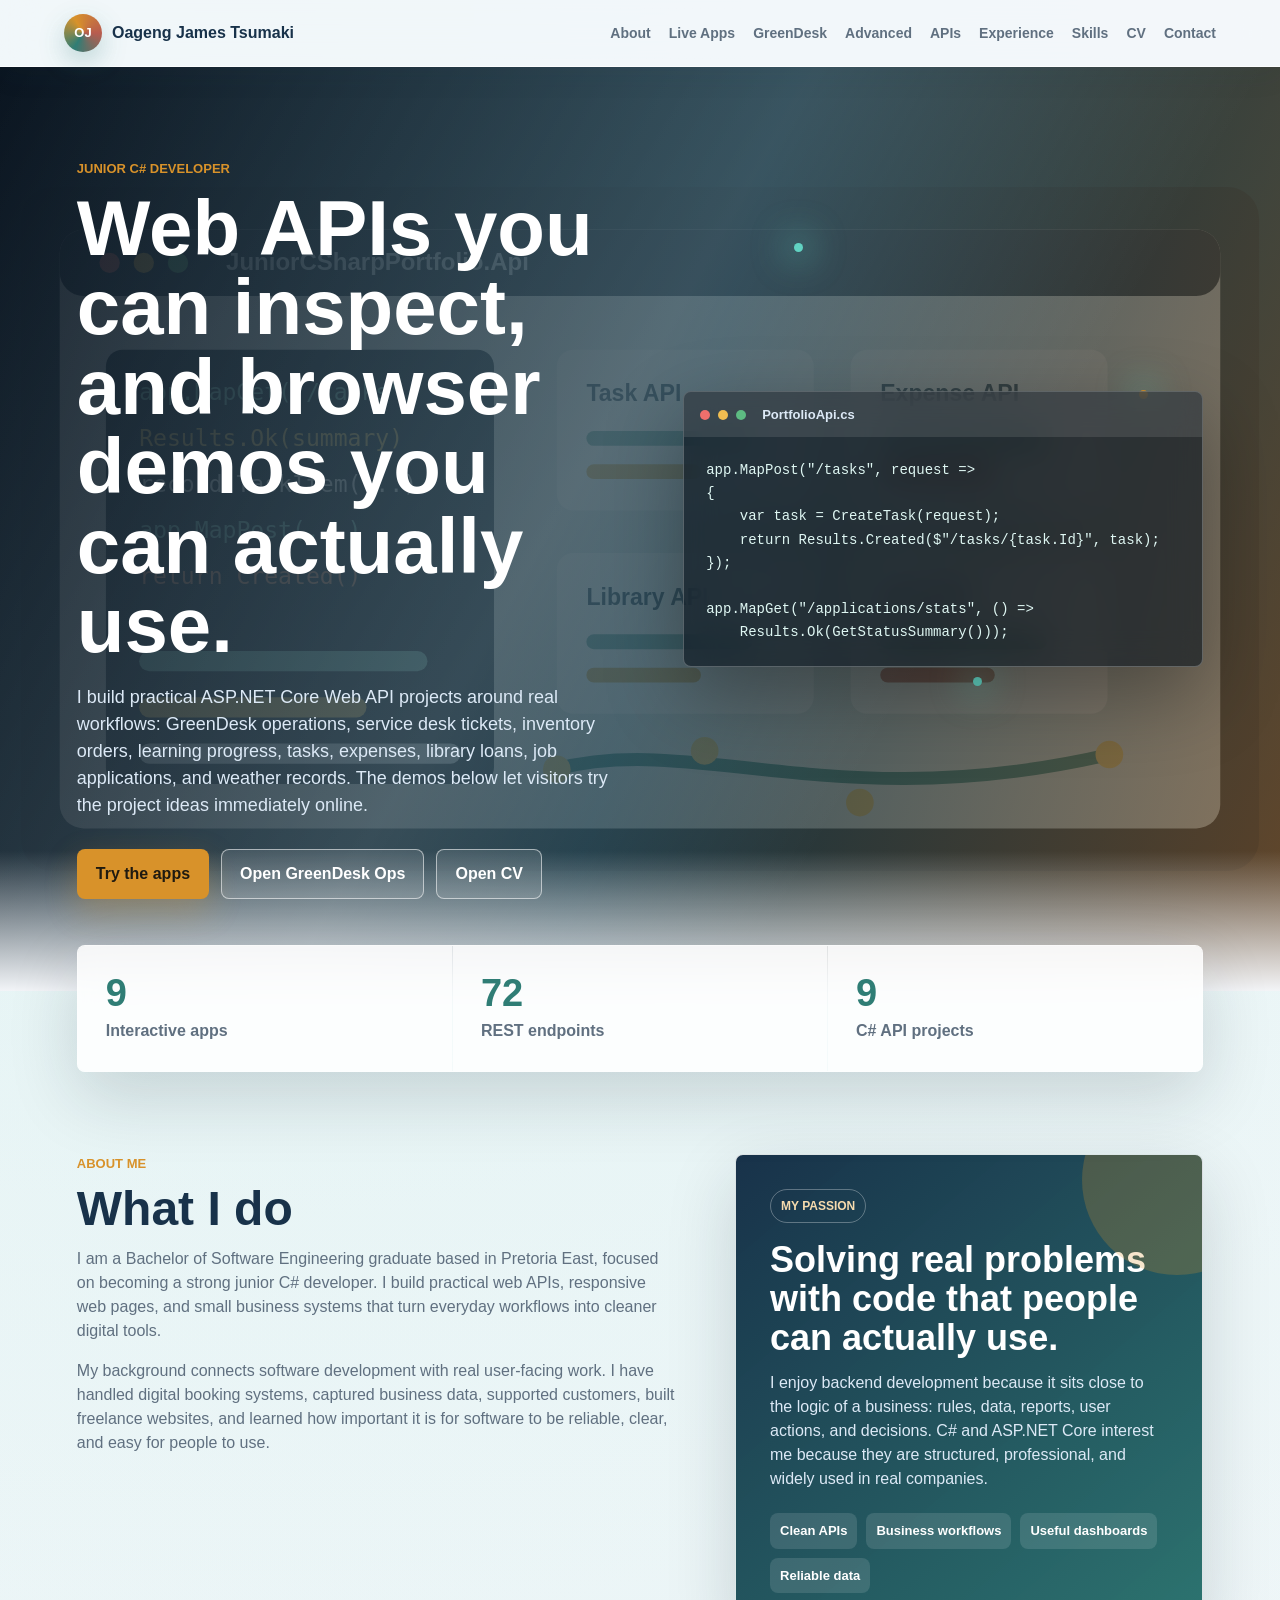
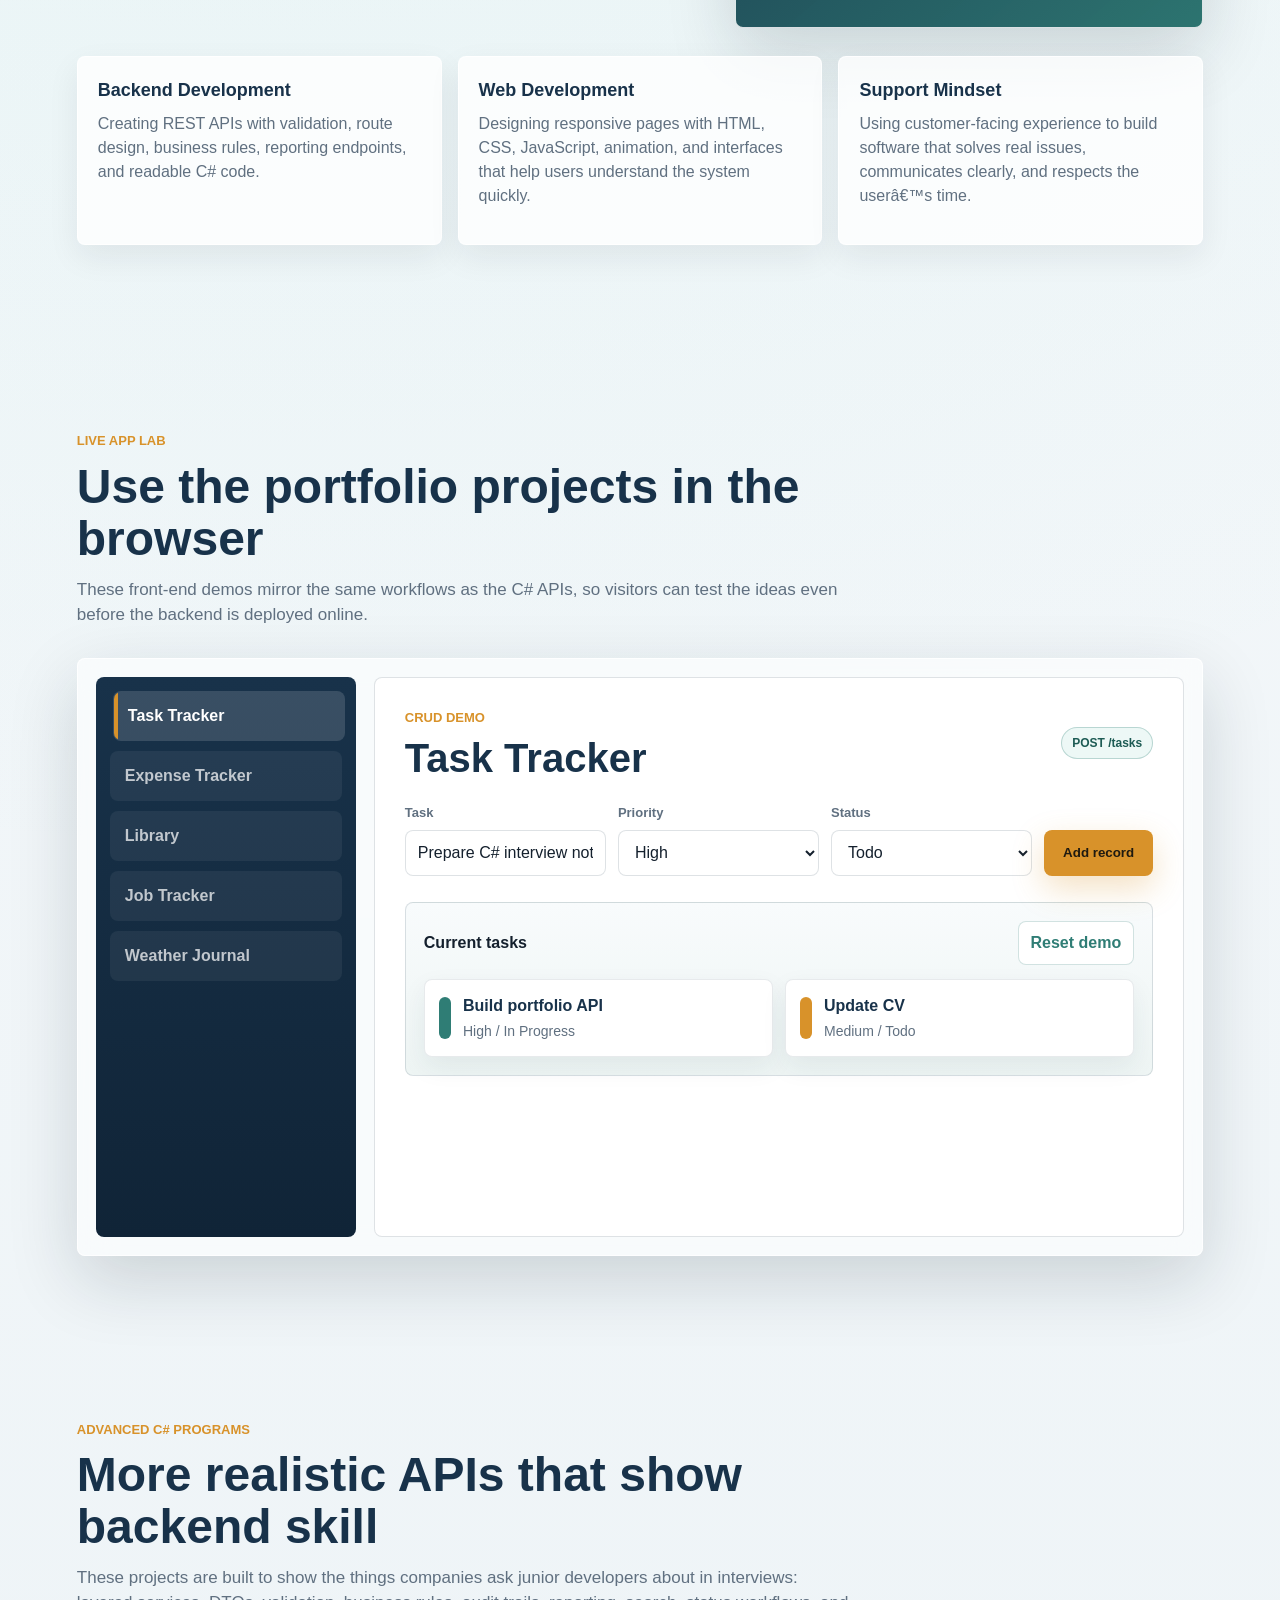
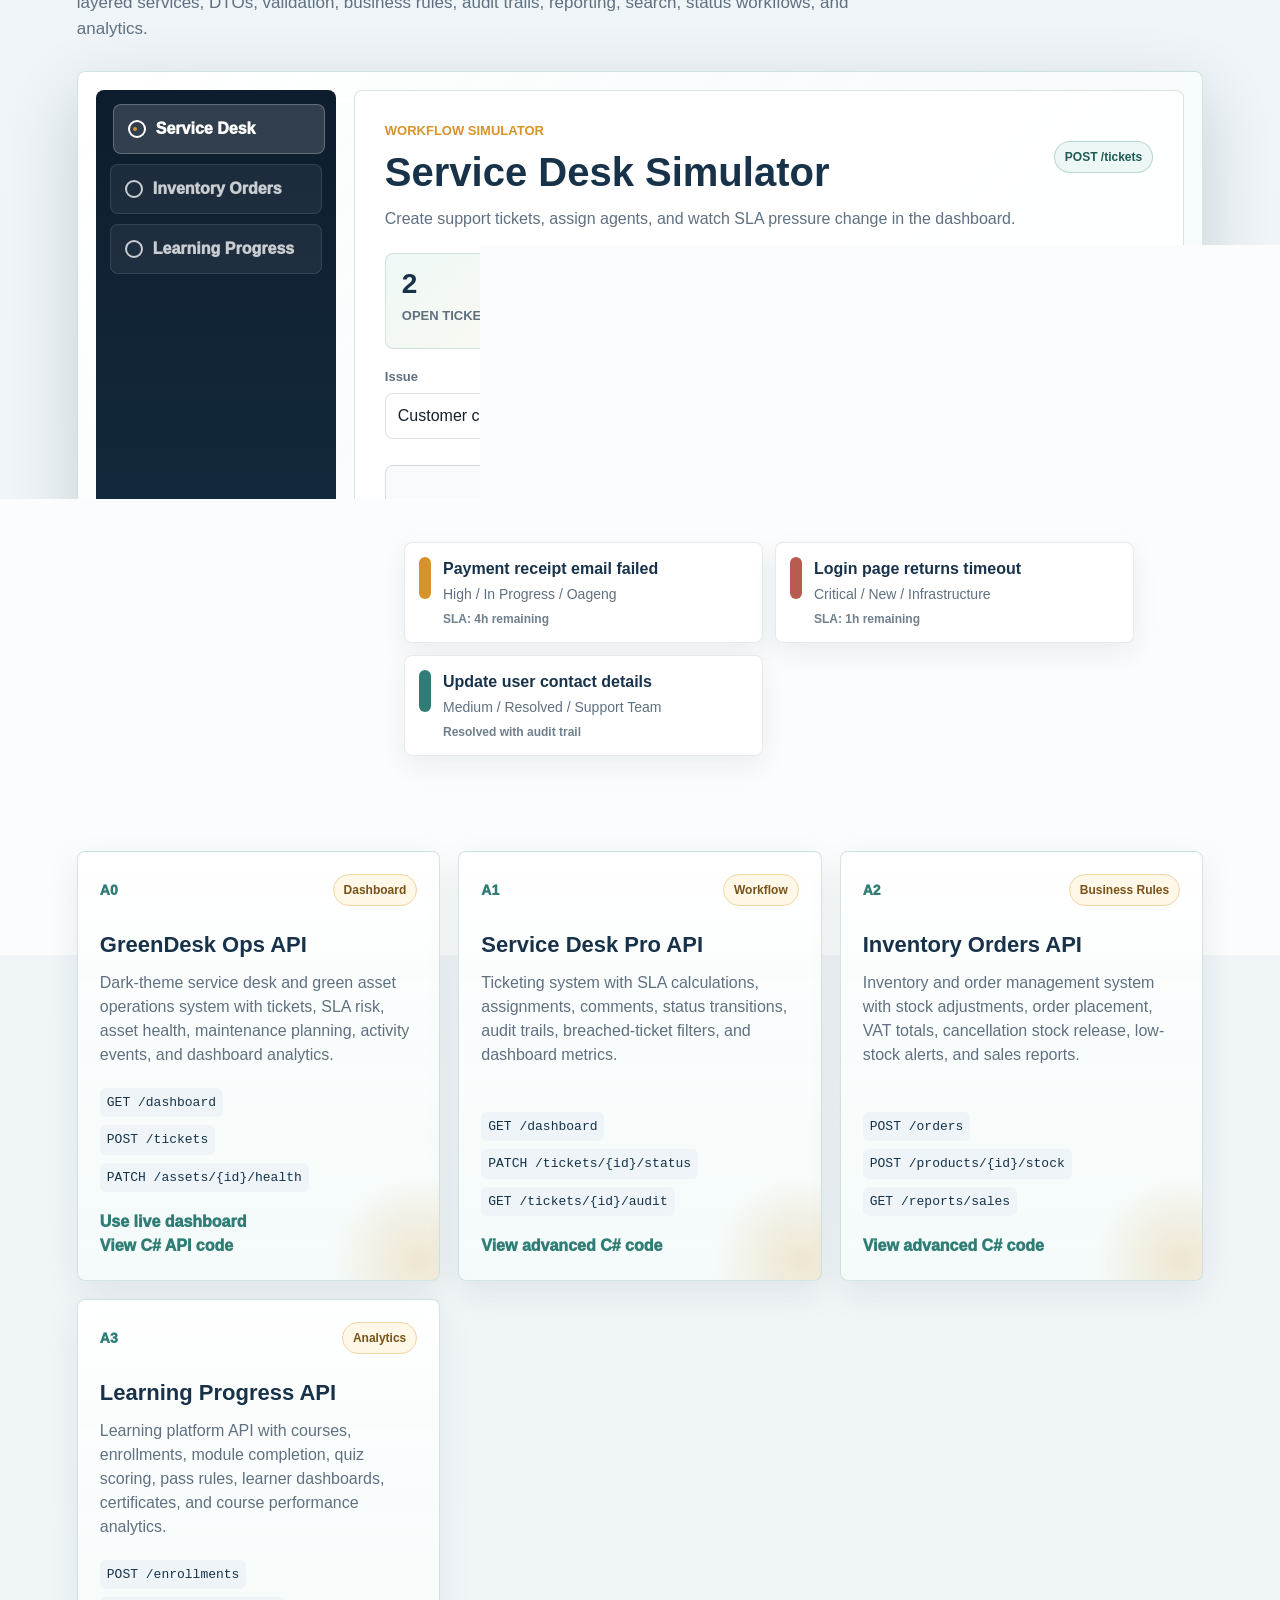
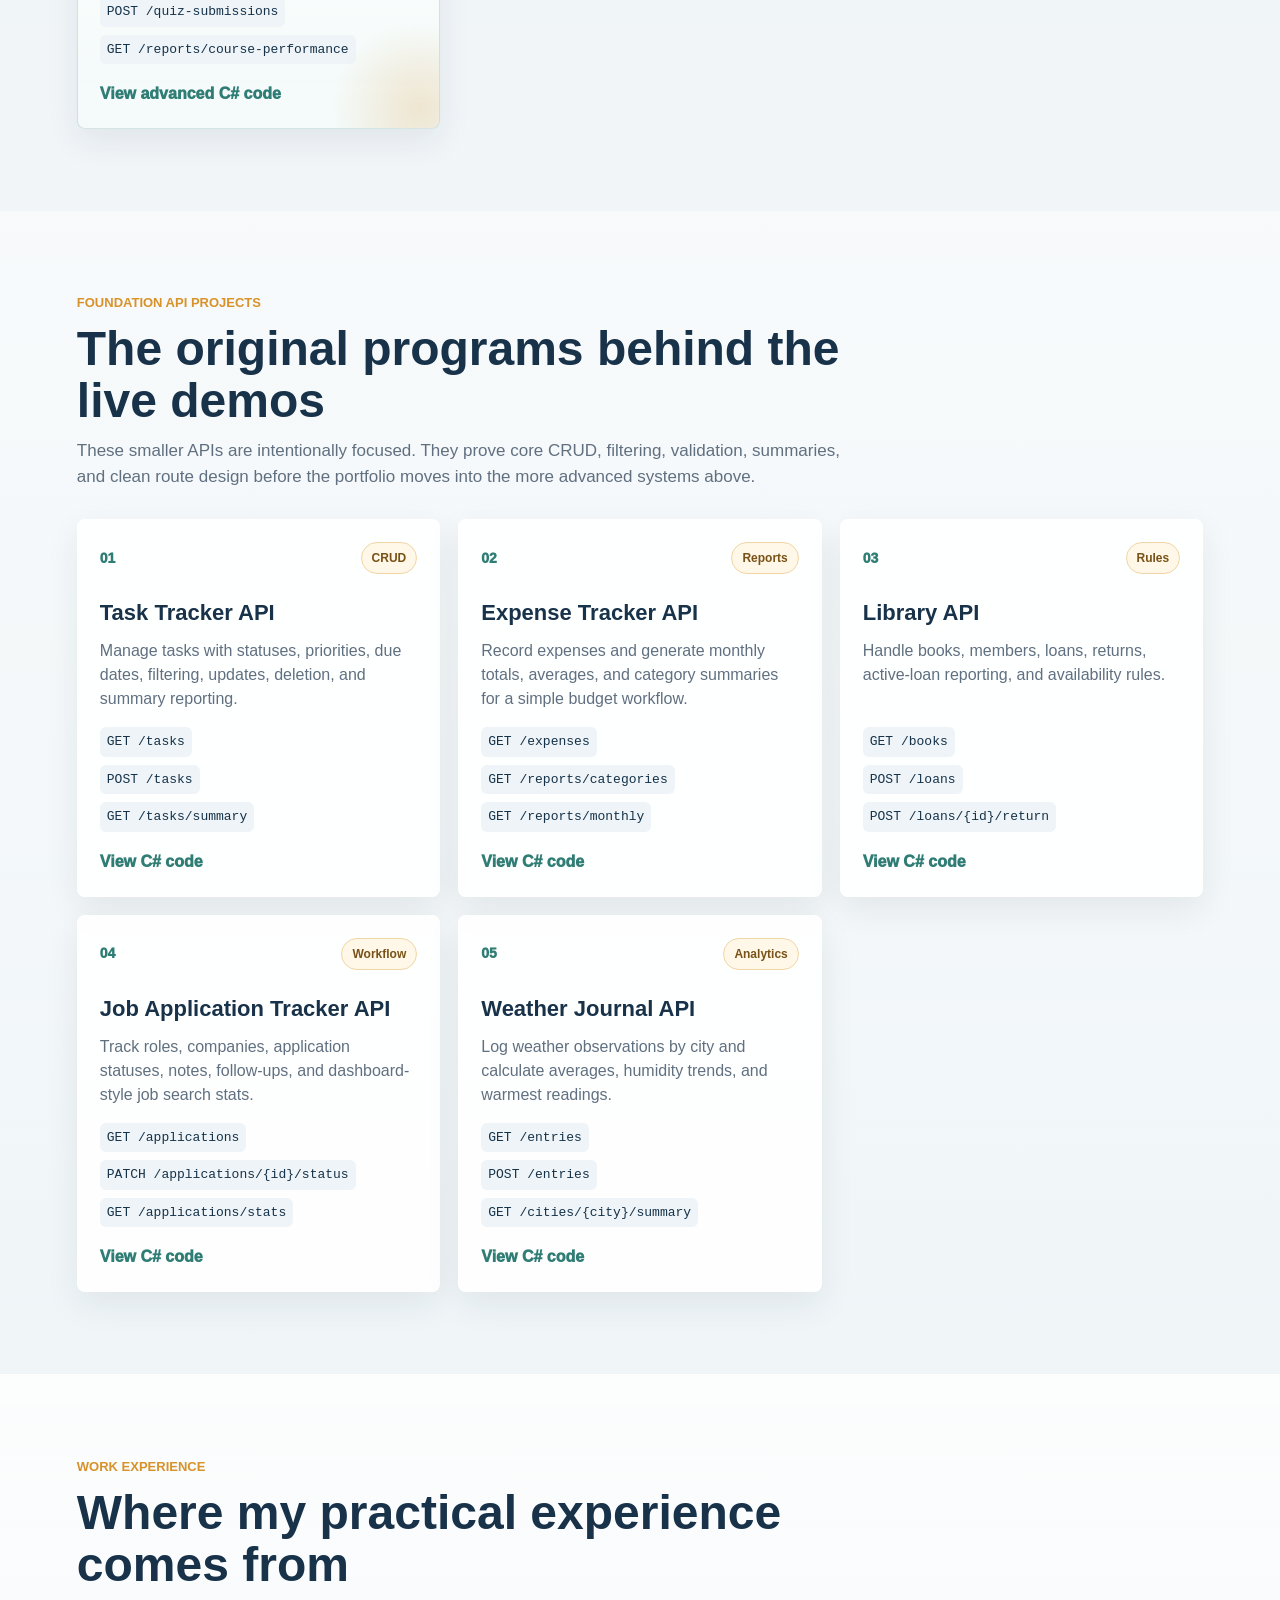
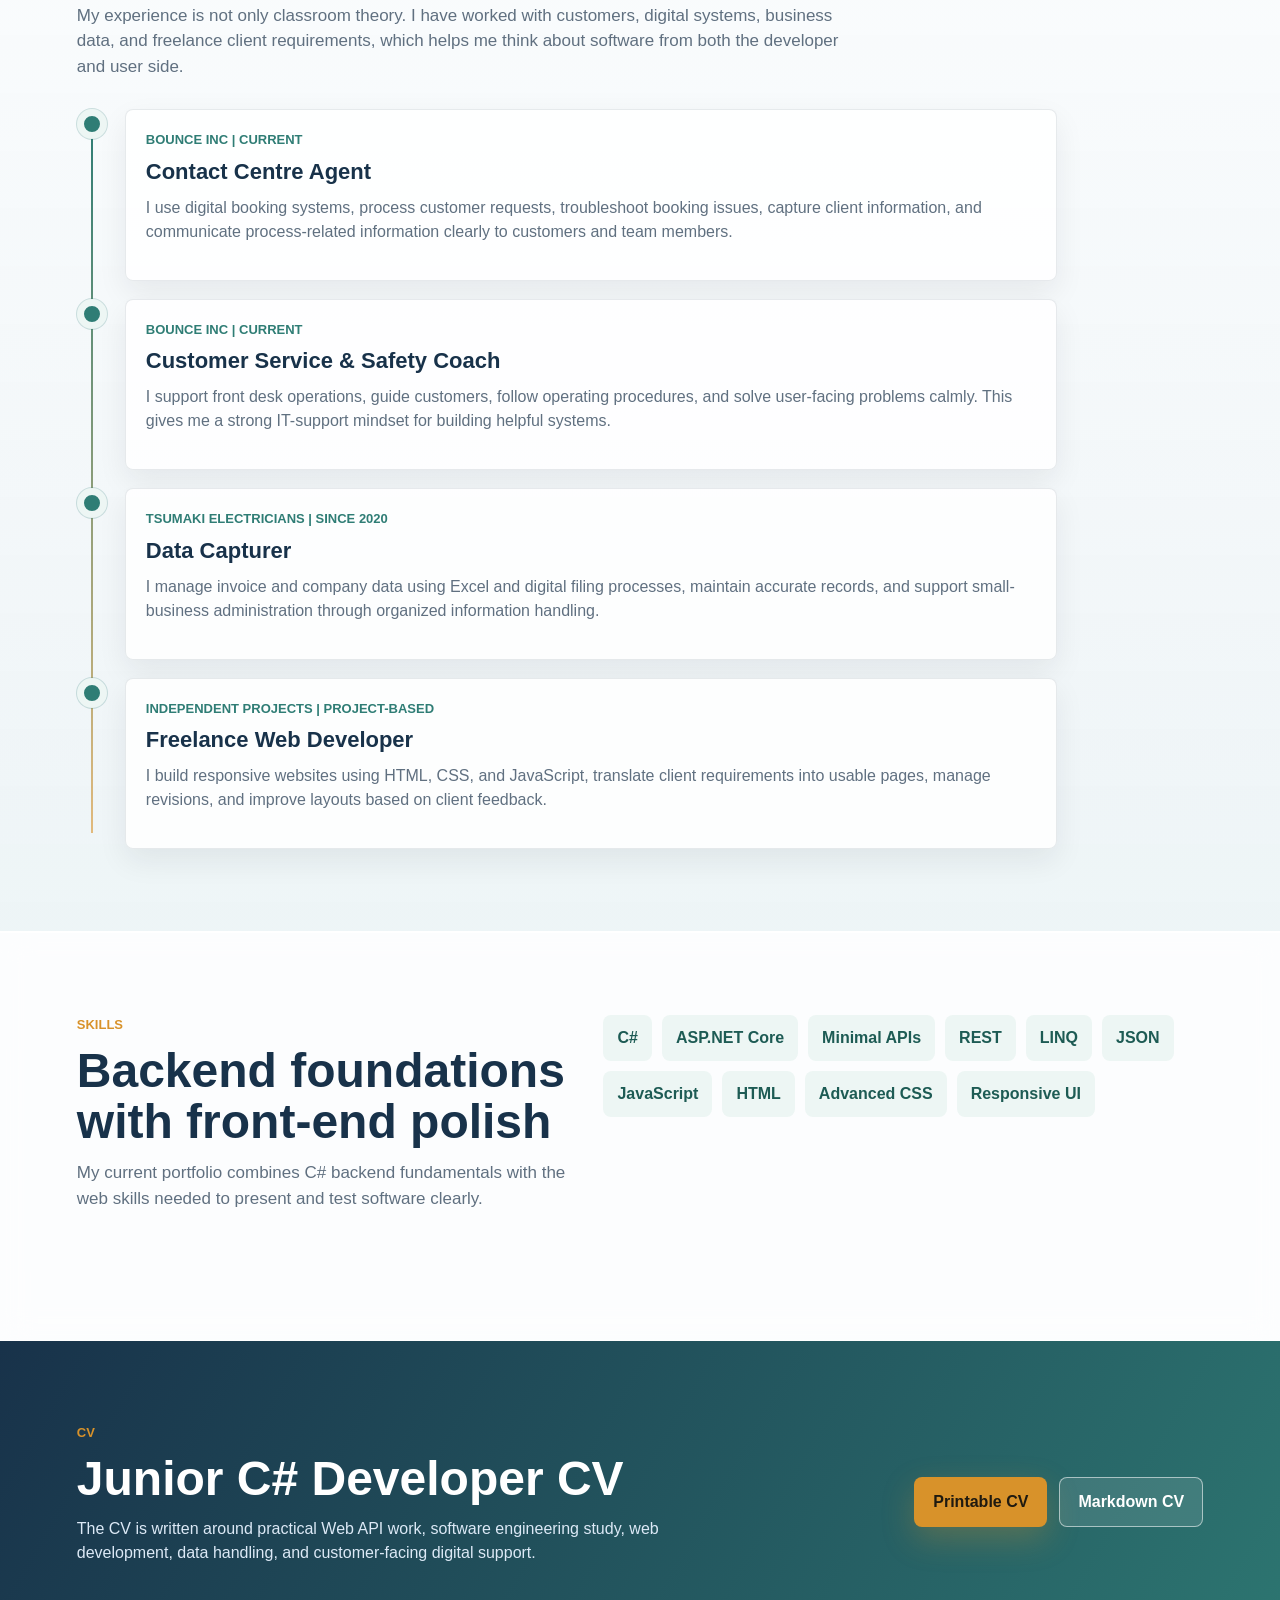
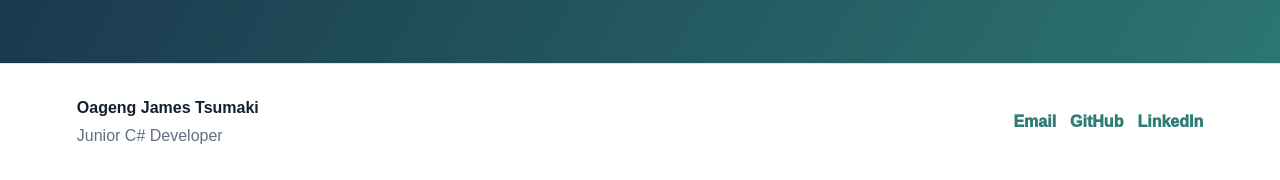
==== commit f6a15b46: "Add GreenDesk Ops API dashboard" ====
--- a/index.html
+++ b/index.html
@@ -17,6 +17,7 @@
     <nav aria-label="Main navigation">
       <a href="#about">About</a>
       <a href="#lab">Live Apps</a>
+      <a href="greendesk-ops/">GreenDesk</a>
       <a href="#advanced">Advanced</a>
       <a href="#projects">APIs</a>
       <a href="#experience">Experience</a>
@@ -36,9 +37,10 @@
       <div class="hero-content reveal">
         <p class="eyebrow">Junior C# Developer</p>
         <h1>Web APIs you can inspect, and browser demos you can actually use.</h1>
-        <p class="intro">I build practical ASP.NET Core Web API projects around real workflows: service desk tickets, inventory orders, learning progress, tasks, expenses, library loans, job applications, and weather records. The demos below let visitors try the project ideas immediately online.</p>
+        <p class="intro">I build practical ASP.NET Core Web API projects around real workflows: GreenDesk operations, service desk tickets, inventory orders, learning progress, tasks, expenses, library loans, job applications, and weather records. The demos below let visitors try the project ideas immediately online.</p>
         <div class="hero-actions">
           <a class="button primary magnetic" href="#lab">Try the apps</a>
+          <a class="button secondary magnetic" href="greendesk-ops/">Open GreenDesk Ops</a>
           <a class="button secondary magnetic" href="docs/Junior_CSharp_Developer_CV.html">Open CV</a>
         </div>
       </div>
@@ -62,15 +64,15 @@
 
     <section class="metrics" aria-label="Portfolio highlights">
       <article class="reveal">
-        <strong data-count="8">0</strong>
+        <strong data-count="9">0</strong>
         <span>Interactive apps</span>
       </article>
       <article class="reveal">
-        <strong data-count="60">0</strong>
+        <strong data-count="72">0</strong>
         <span>REST endpoints</span>
       </article>
       <article class="reveal">
-        <strong data-count="8">0</strong>
+        <strong data-count="9">0</strong>
         <span>C# API projects</span>
       </article>
     </section>
@@ -191,6 +193,22 @@
       </div>
 
       <div class="project-grid advanced-grid">
+        <article class="project-card feature-card reveal">
+          <div class="project-top">
+            <span class="project-number">A0</span>
+            <span class="status">Dashboard</span>
+          </div>
+          <h3>GreenDesk Ops API</h3>
+          <p>Dark-theme service desk and green asset operations system with tickets, SLA risk, asset health, maintenance planning, activity events, and dashboard analytics.</p>
+          <ul>
+            <li><code>GET /dashboard</code></li>
+            <li><code>POST /tickets</code></li>
+            <li><code>PATCH /assets/{id}/health</code></li>
+          </ul>
+          <a href="greendesk-ops/">Use live dashboard</a>
+          <a href="src/GreenDeskOpsApi/Program.cs">View C# API code</a>
+        </article>
+
         <article class="project-card feature-card reveal">
           <div class="project-top">
             <span class="project-number">A1</span>
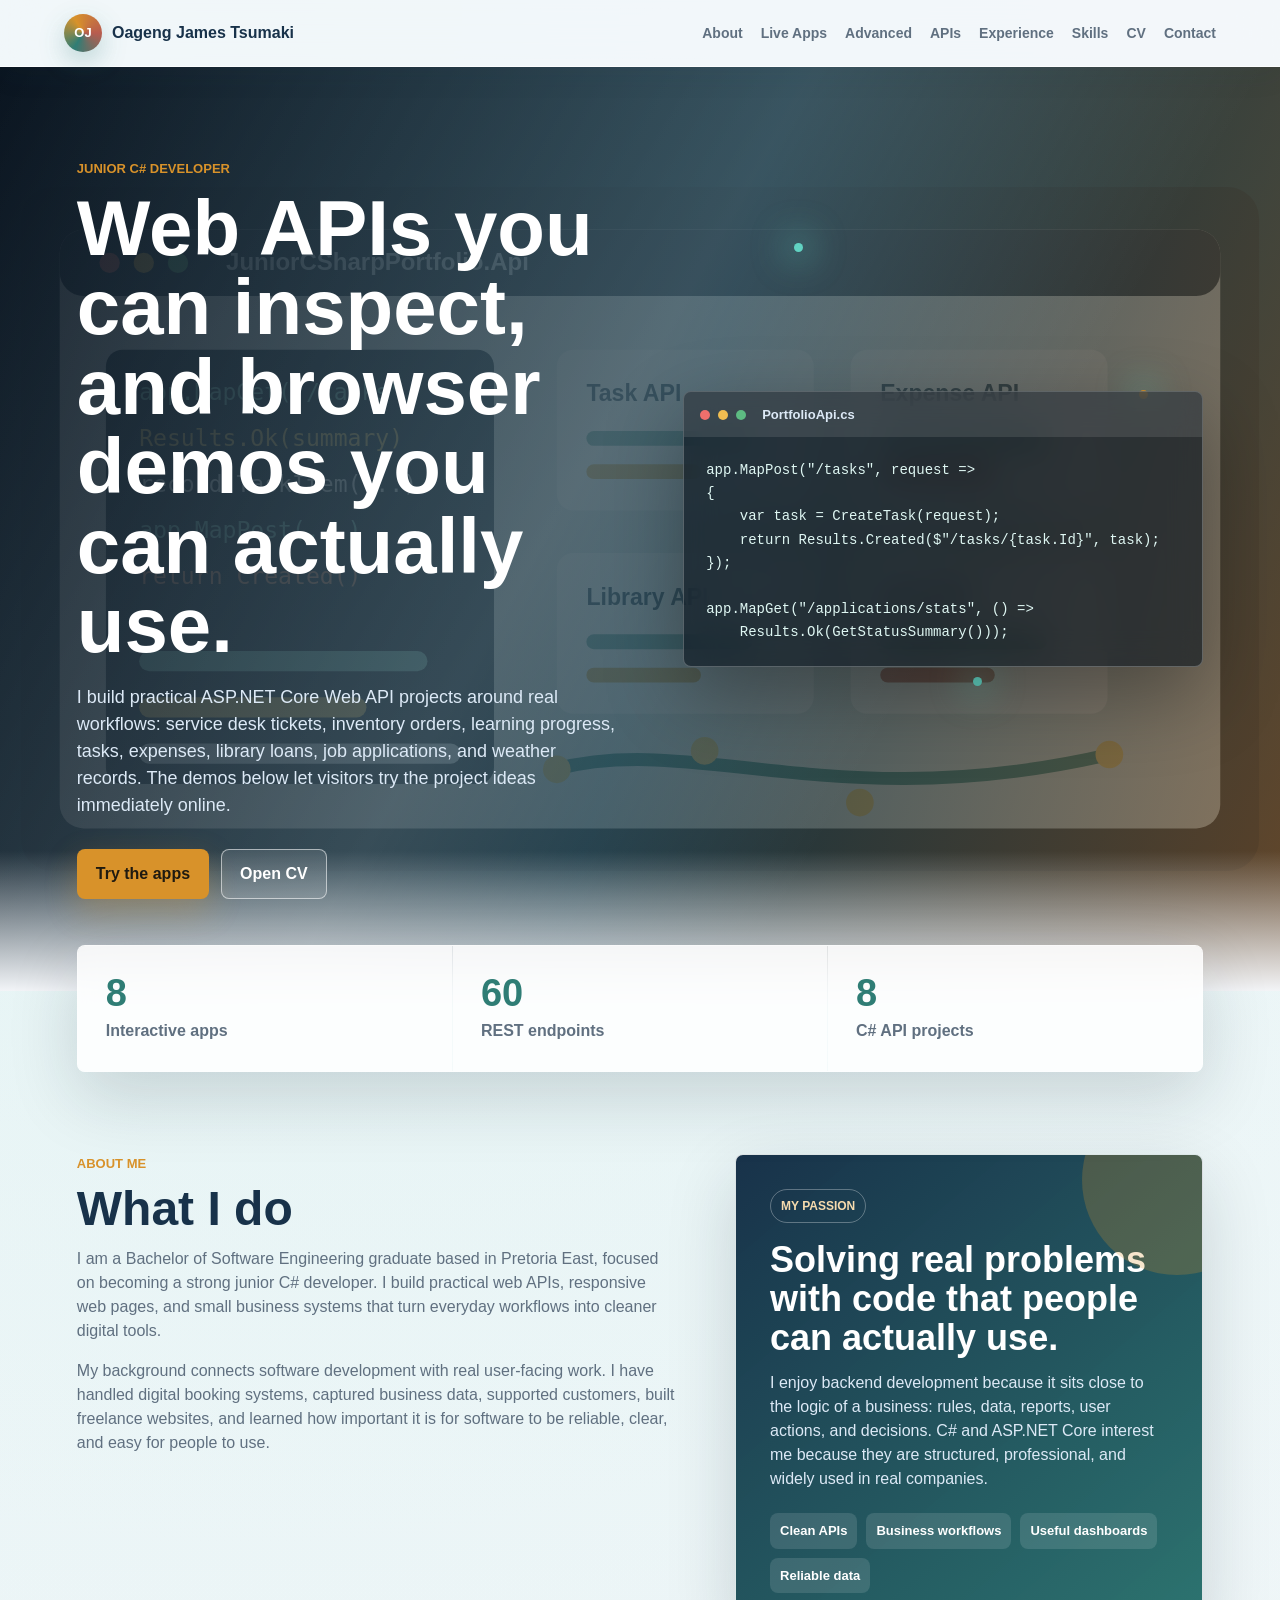
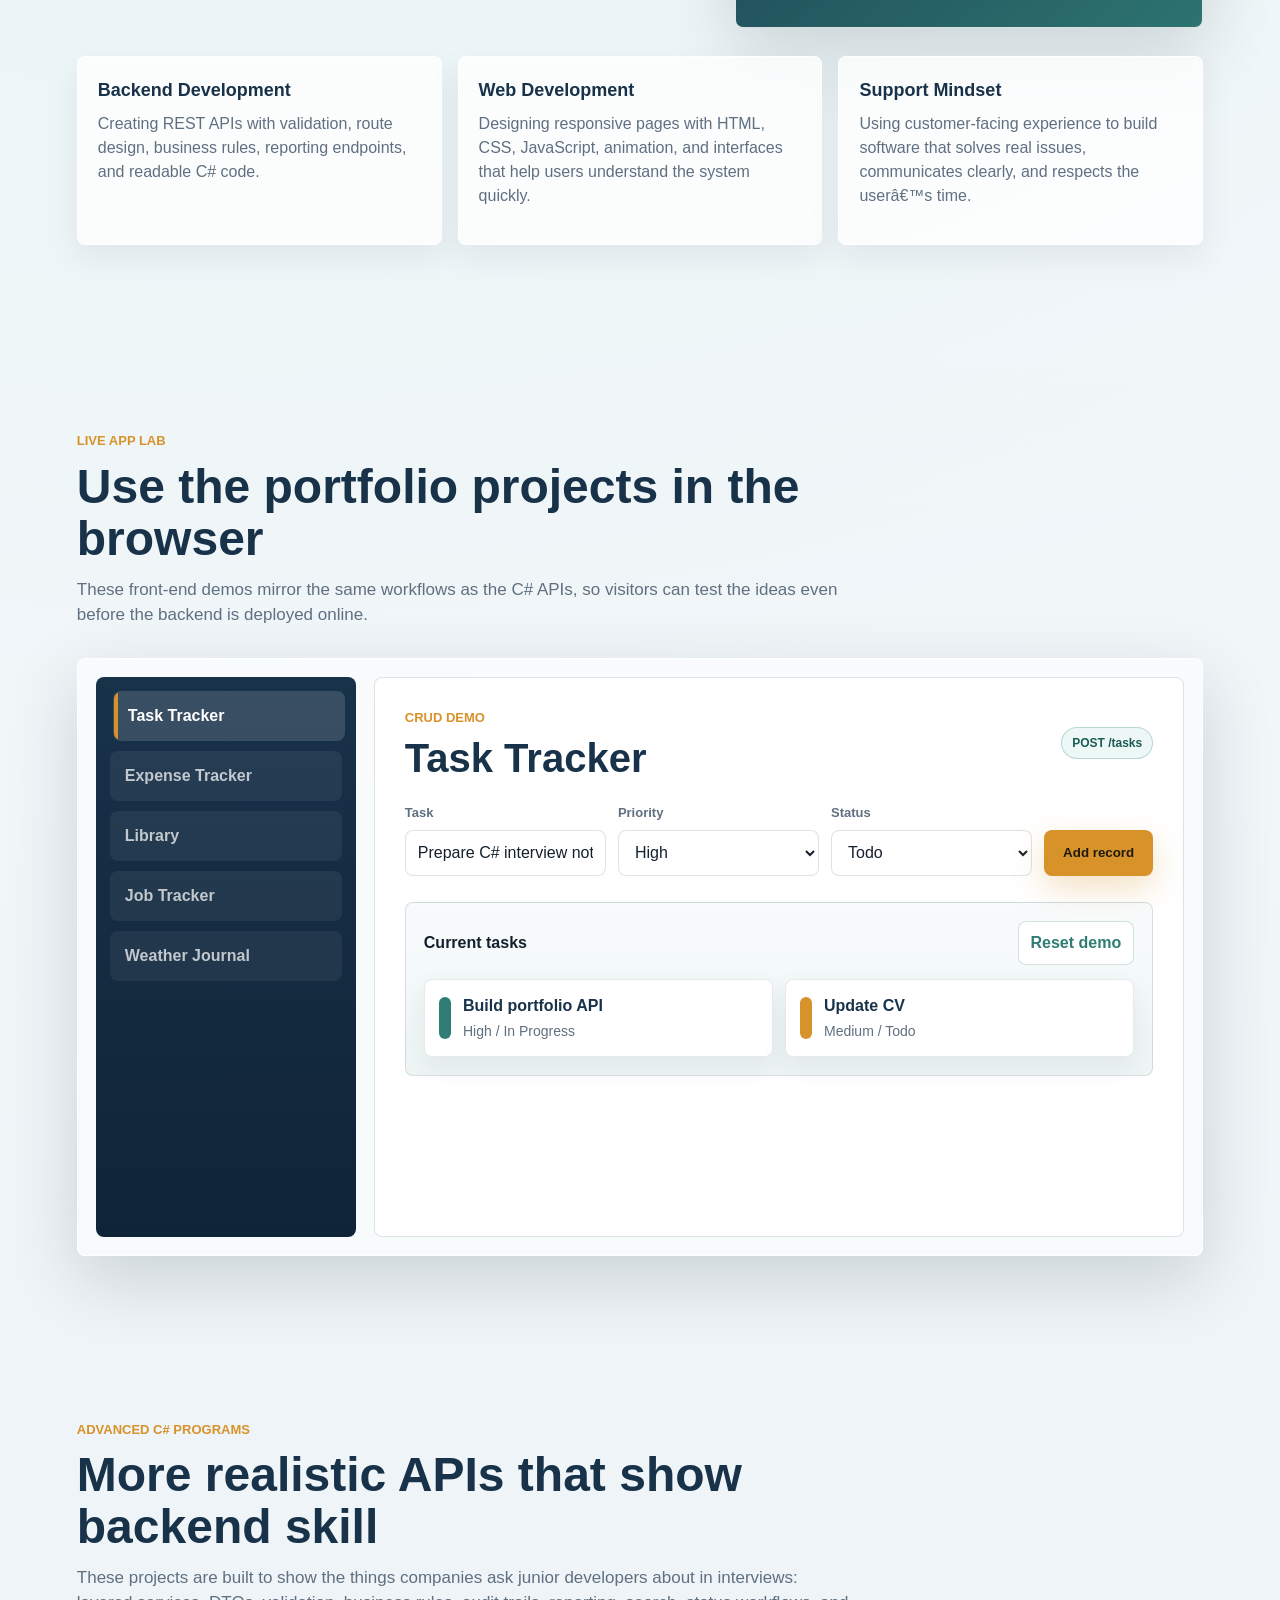
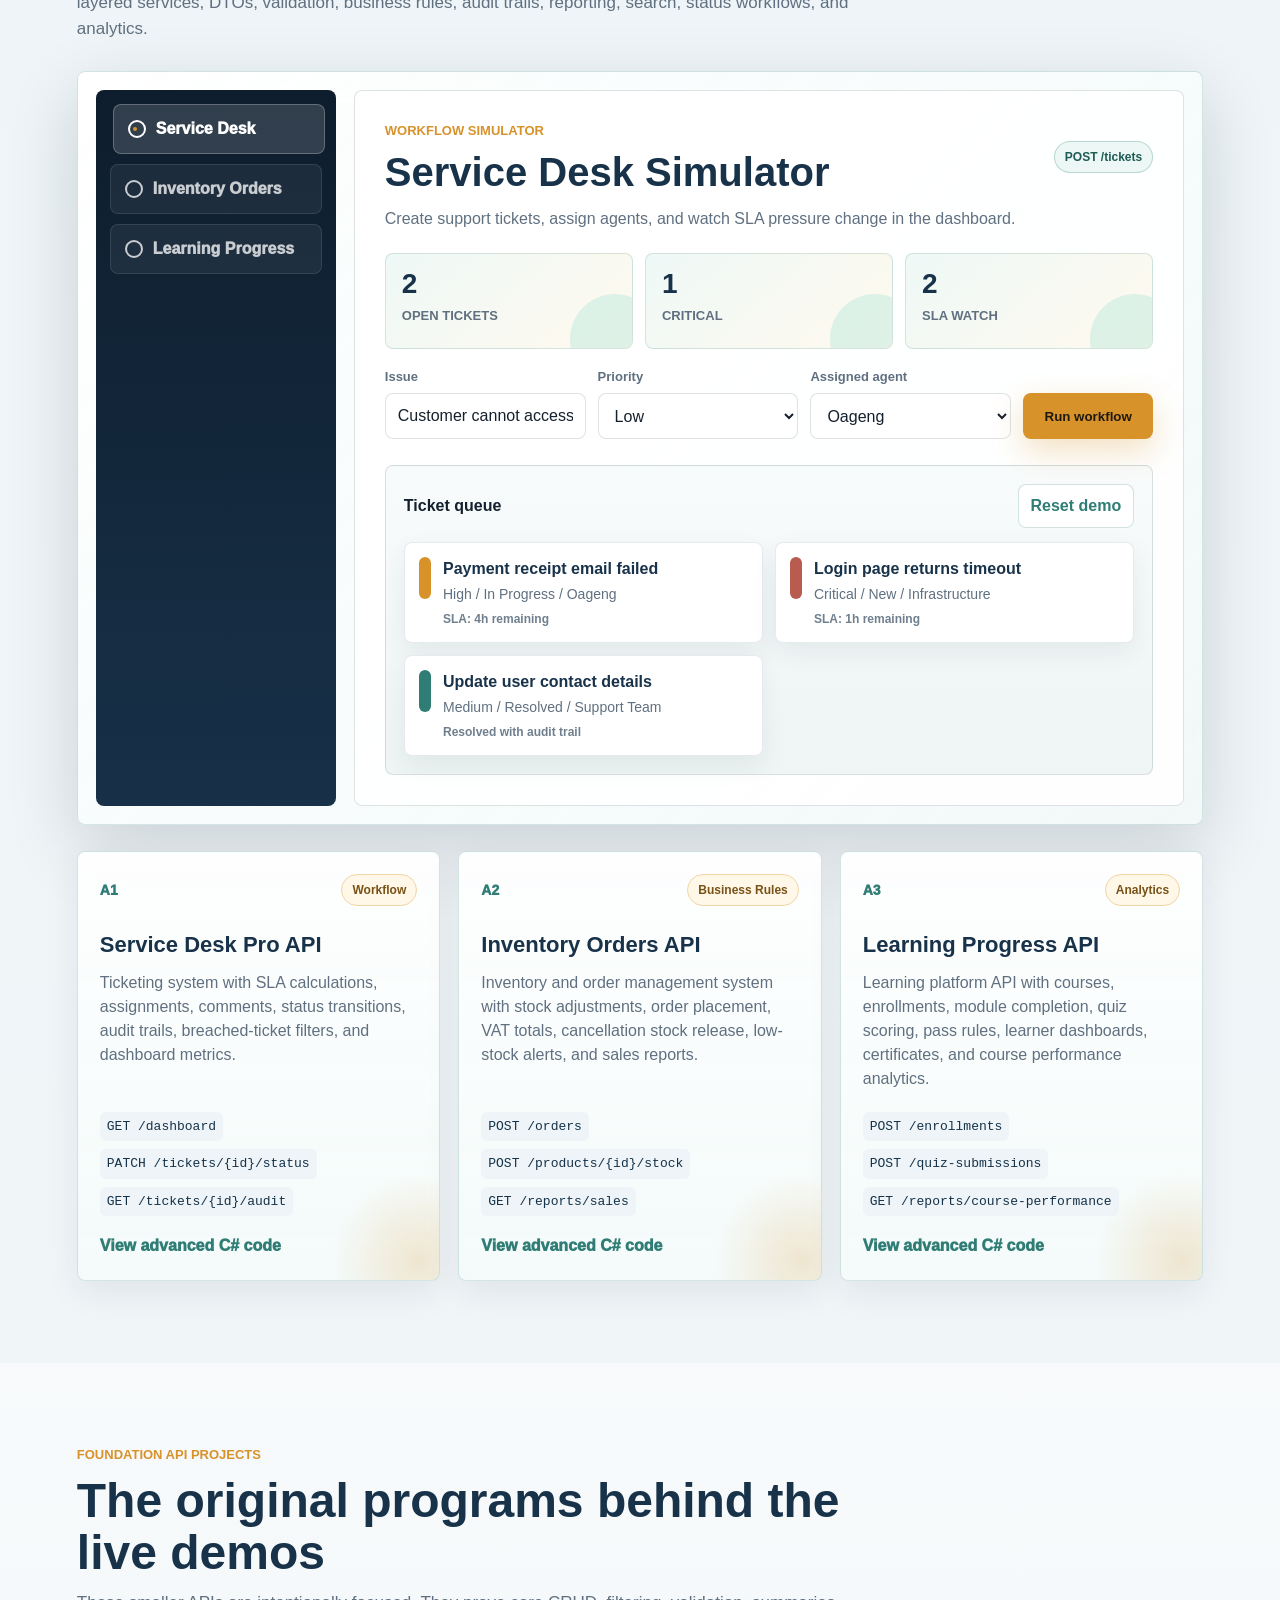
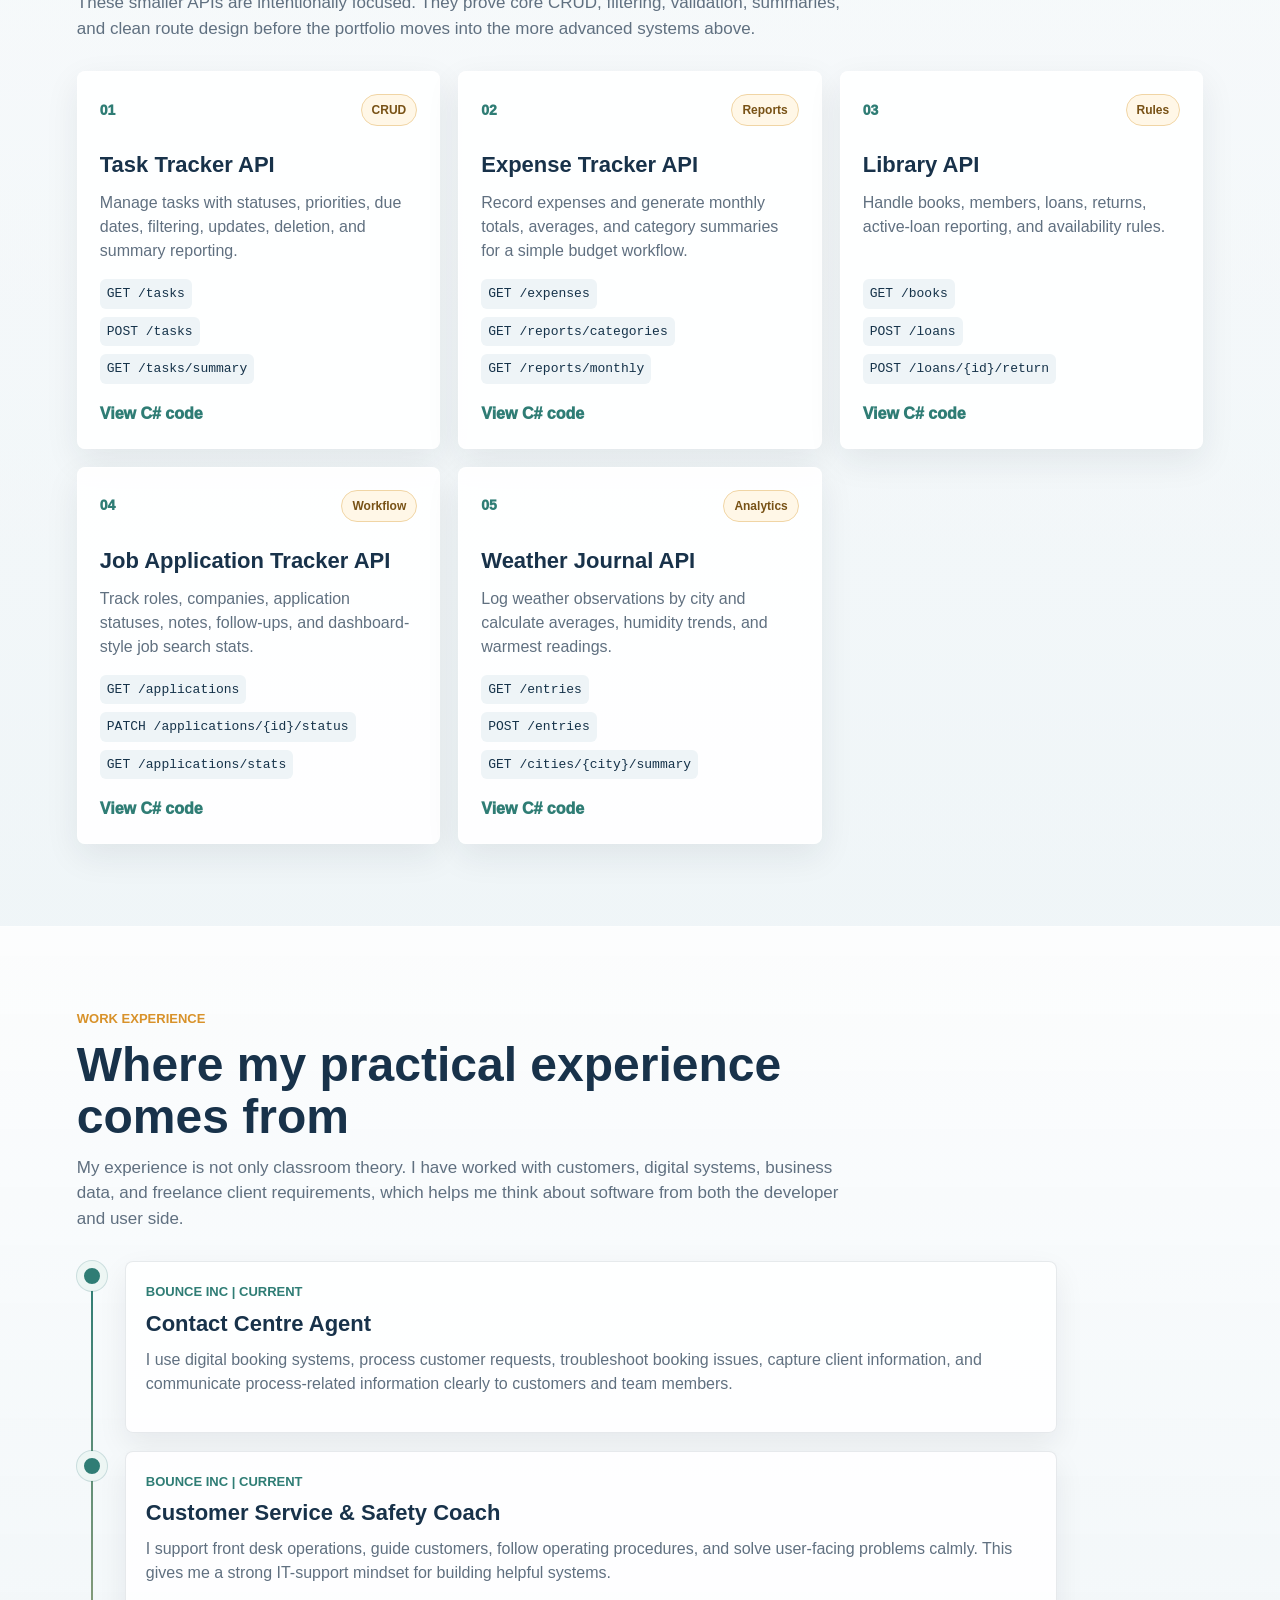
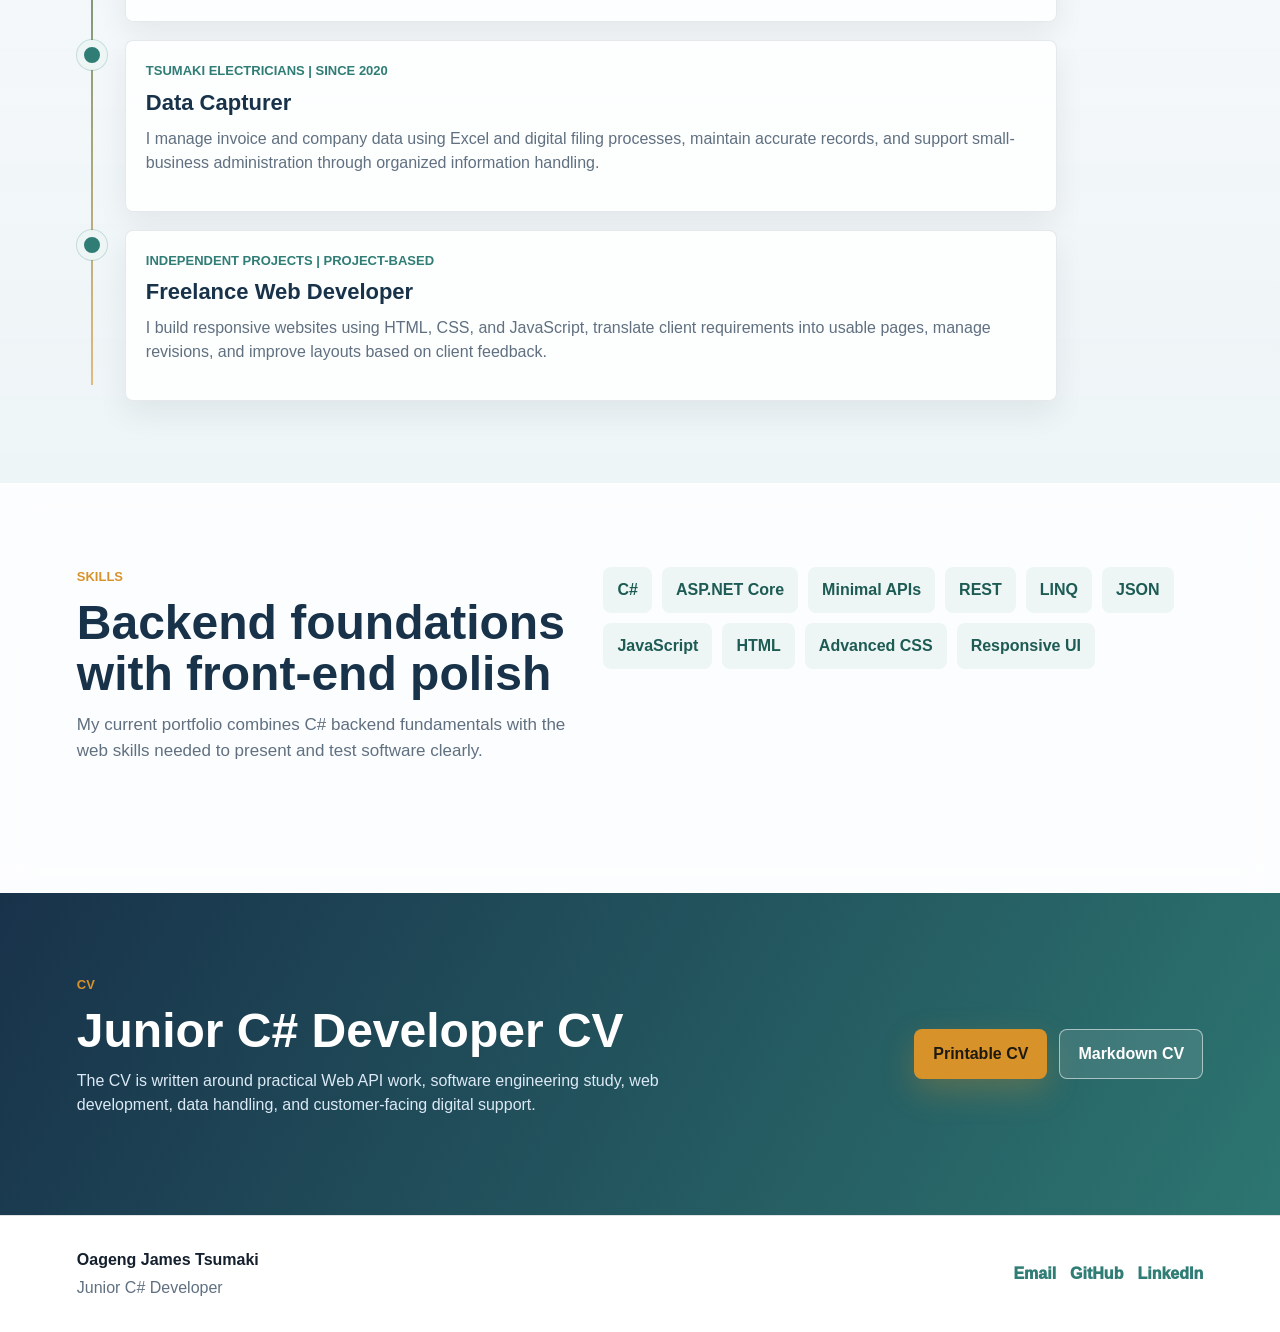
==== commit ae42c697: "Revert "Add GreenDesk Ops API dashboard" This reverts commit f6a15b461f8e07ee9cdcdad1d8180d7d1c8b8ff" ====
--- a/index.html
+++ b/index.html
@@ -17,7 +17,6 @@
     <nav aria-label="Main navigation">
       <a href="#about">About</a>
       <a href="#lab">Live Apps</a>
-      <a href="greendesk-ops/">GreenDesk</a>
       <a href="#advanced">Advanced</a>
       <a href="#projects">APIs</a>
       <a href="#experience">Experience</a>
@@ -37,10 +36,9 @@
       <div class="hero-content reveal">
         <p class="eyebrow">Junior C# Developer</p>
         <h1>Web APIs you can inspect, and browser demos you can actually use.</h1>
-        <p class="intro">I build practical ASP.NET Core Web API projects around real workflows: GreenDesk operations, service desk tickets, inventory orders, learning progress, tasks, expenses, library loans, job applications, and weather records. The demos below let visitors try the project ideas immediately online.</p>
+        <p class="intro">I build practical ASP.NET Core Web API projects around real workflows: service desk tickets, inventory orders, learning progress, tasks, expenses, library loans, job applications, and weather records. The demos below let visitors try the project ideas immediately online.</p>
         <div class="hero-actions">
           <a class="button primary magnetic" href="#lab">Try the apps</a>
-          <a class="button secondary magnetic" href="greendesk-ops/">Open GreenDesk Ops</a>
           <a class="button secondary magnetic" href="docs/Junior_CSharp_Developer_CV.html">Open CV</a>
         </div>
       </div>
@@ -64,15 +62,15 @@
 
     <section class="metrics" aria-label="Portfolio highlights">
       <article class="reveal">
-        <strong data-count="9">0</strong>
+        <strong data-count="8">0</strong>
         <span>Interactive apps</span>
       </article>
       <article class="reveal">
-        <strong data-count="72">0</strong>
+        <strong data-count="60">0</strong>
         <span>REST endpoints</span>
       </article>
       <article class="reveal">
-        <strong data-count="9">0</strong>
+        <strong data-count="8">0</strong>
         <span>C# API projects</span>
       </article>
     </section>
@@ -193,22 +191,6 @@
       </div>
 
       <div class="project-grid advanced-grid">
-        <article class="project-card feature-card reveal">
-          <div class="project-top">
-            <span class="project-number">A0</span>
-            <span class="status">Dashboard</span>
-          </div>
-          <h3>GreenDesk Ops API</h3>
-          <p>Dark-theme service desk and green asset operations system with tickets, SLA risk, asset health, maintenance planning, activity events, and dashboard analytics.</p>
-          <ul>
-            <li><code>GET /dashboard</code></li>
-            <li><code>POST /tickets</code></li>
-            <li><code>PATCH /assets/{id}/health</code></li>
-          </ul>
-          <a href="greendesk-ops/">Use live dashboard</a>
-          <a href="src/GreenDeskOpsApi/Program.cs">View C# API code</a>
-        </article>
-
         <article class="project-card feature-card reveal">
           <div class="project-top">
             <span class="project-number">A1</span>
